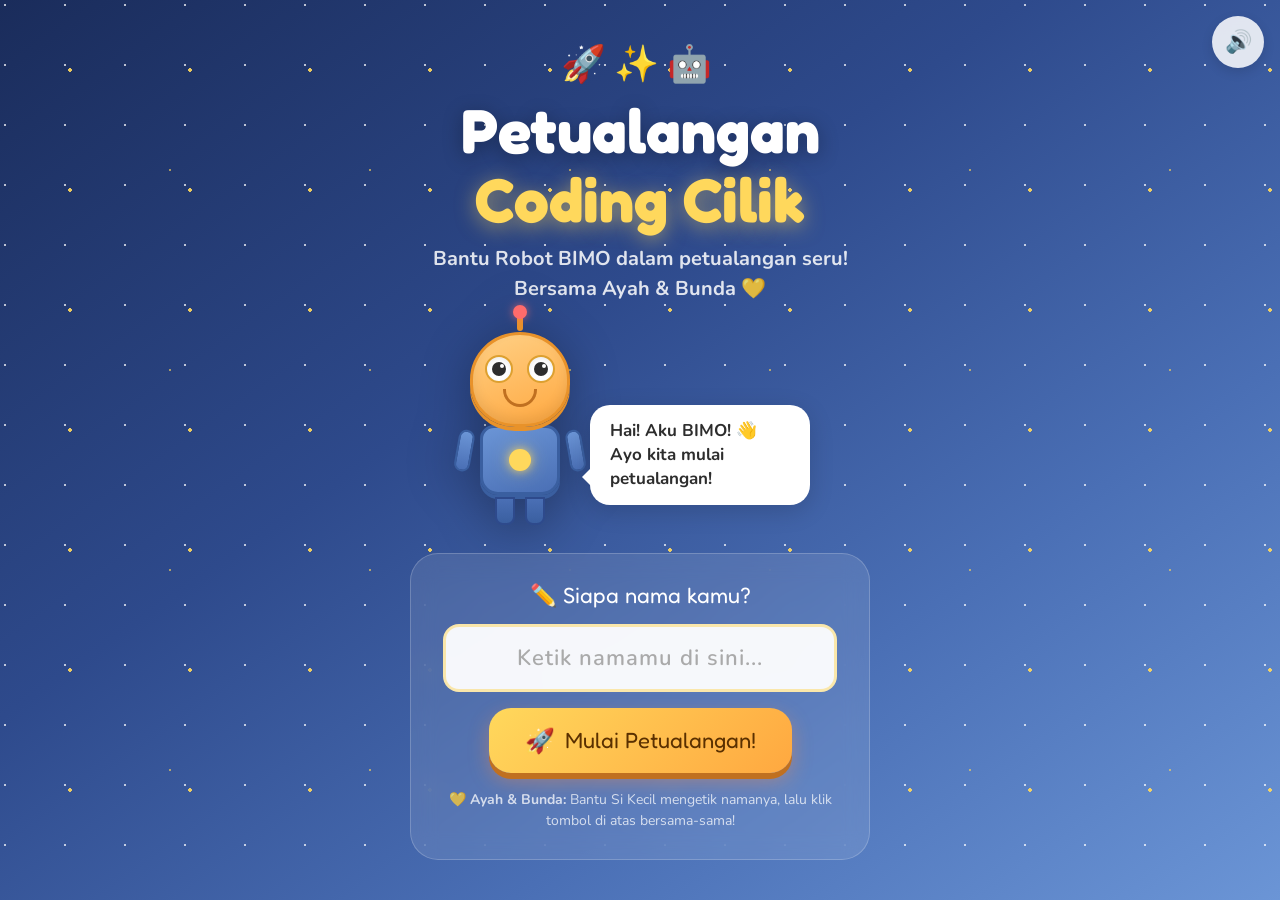
==== petualangan-coding-cilik/index.html @ 3cd4530f "feat: Petualangan Coding Cilik interactive web app with fill-in code blocks, sandwich minigame, audi" ====
<!DOCTYPE html>
<html lang="id">
<head>
  <meta charset="UTF-8" />
  <meta name="viewport" content="width=device-width, initial-scale=1.0" />
  <title>Petualangan Coding Cilik 🚀 | Belajar Coding Bersama BIMO</title>
  <meta name="description" content="Petualangan Coding Cilik — belajar coding bersama Robot BIMO! Untuk anak usia 5-7 tahun. Menjelajahi perintah, kotak ajaib, tombol hewan, mesin senam, dan kereta pelangi!" />
  <link rel="preconnect" href="https://fonts.googleapis.com" />
  <link rel="preconnect" href="https://fonts.gstatic.com" crossorigin />
  <link href="https://fonts.googleapis.com/css2?family=Nunito:ital,wght@0,400;0,600;0,700;0,800;0,900;1,700&family=Fredoka+One&display=swap" rel="stylesheet" />
  <link rel="stylesheet" href="style.css" />
</head>
<body>
  <!-- MUTE BUTTON (always visible) -->
  <button id="btn-mute" class="mute-btn" aria-label="Toggle sound" title="Suara">🔊</button>

  <!-- SCREEN: WELCOME -->
  <div id="screen-welcome" class="screen active">
    <div class="welcome-world">
      <div class="stars-bg" aria-hidden="true"></div>
      <div class="welcome-content">
        <div class="welcome-title-block">
          <div class="title-emoji-row" aria-hidden="true">🚀✨🤖</div>
          <h1 class="welcome-title">Petualangan<br><span class="title-highlight">Coding Cilik</span></h1>
          <p class="welcome-subtitle">Bantu Robot BIMO dalam petualangan seru!<br>Bersama Ayah &amp; Bunda 💛</p>
        </div>
        <div class="bimo-welcome" aria-label="Robot BIMO menyapa kamu!">
          <div class="bimo-body bimo-bounce">
            <div class="bimo-head">
              <div class="bimo-antenna"></div>
              <div class="bimo-eyes">
                <div class="bimo-eye left-eye"><div class="bimo-pupil"></div></div>
                <div class="bimo-eye right-eye"><div class="bimo-pupil"></div></div>
              </div>
              <div class="bimo-mouth happy"></div>
            </div>
            <div class="bimo-torso">
              <div class="bimo-chest-light"></div>
            </div>
            <div class="bimo-arms">
              <div class="bimo-arm left-arm"></div>
              <div class="bimo-arm right-arm wave"></div>
            </div>
            <div class="bimo-legs">
              <div class="bimo-leg"></div>
              <div class="bimo-leg"></div>
            </div>
          </div>
          <div class="speech-bubble welcome-bubble">
            <p>Hai! Aku BIMO! 👋<br>Ayo kita mulai petualangan!</p>
          </div>
        </div>
        <div class="name-entry" id="name-entry-block">
          <p class="name-prompt">✏️ Siapa nama kamu?</p>
          <div class="name-input-row">
            <input type="text" id="child-name-input" placeholder="Ketik namamu di sini..." maxlength="20" autocomplete="off" aria-label="Nama anak" />
          </div>
          <button id="btn-start" class="cta-primary pulse-btn" onclick="startAdventure()">
            <span class="btn-icon">🚀</span> Mulai Petualangan!
          </button>
          <p class="parent-note">💛 <strong>Ayah &amp; Bunda:</strong> Bantu Si Kecil mengetik namanya, lalu klik tombol di atas bersama-sama!</p>
        </div>
      </div>
    </div>
  </div>

  <!-- SCREEN: ADVENTURE MAP -->
  <div id="screen-map" class="screen">
    <div class="map-world">
      <div class="map-header">
        <div class="map-greeting">
          <span id="map-child-name" class="map-name"></span>
          <span class="map-stars-display">⭐ <span id="map-total-stars">0</span> bintang</span>
        </div>
        <h2 class="map-title">🗺️ Peta Petualangan</h2>
      </div>
      <div class="adventure-path">
        <div class="path-container">
          <div id="adventure-nodes" class="nodes-row"></div>
        </div>
      </div>
      <div class="map-selected-info" id="map-selected-info">
        <p class="select-prompt">👆 Pilih petualangan untuk dimulai!</p>
      </div>
    </div>
  </div>

  <!-- SCREEN: CHAPTER (dynamic content injected by JS) -->
  <div id="screen-chapter" class="screen">
    <div class="chapter-header">
      <button id="btn-back-map" class="back-btn" onclick="goToMap()" aria-label="Kembali ke peta">
        🗺️ Peta
      </button>
      <div class="chapter-progress-bar" role="progressbar" aria-label="Progress bab">
        <div id="chapter-progress-fill" class="progress-fill"></div>
      </div>
      <div class="chapter-stars-display">
        <span id="chapter-stars">⭐ 0</span>
      </div>
    </div>
    <div id="chapter-content" class="chapter-content">
      <!-- Dynamic chapter scenes injected here -->
    </div>
    <div class="parent-tip-toggle">
      <button id="btn-parent-tip" class="parent-tip-btn" onclick="toggleParentTip()">
        💛 Panduan Orang Tua
      </button>
      <div id="parent-tip-panel" class="parent-tip-panel hidden">
        <div id="parent-tip-content"></div>
      </div>
    </div>
  </div>

  <!-- SCREEN: CERTIFICATE -->
  <div id="screen-certificate" class="screen">
    <div class="certificate-world">
      <div class="confetti-container" id="confetti-container" aria-hidden="true"></div>
      <div class="certificate-card">
        <div class="cert-header">
          <div class="cert-stars-row" aria-label="Lima bintang">⭐⭐⭐⭐⭐</div>
          <h2 class="cert-title">🏆 Petualang Coding Cilik</h2>
        </div>
        <div class="cert-body">
          <p class="cert-label">Diberikan kepada:</p>
          <div class="cert-name" id="cert-child-name">---</div>
          <p class="cert-desc">Telah berhasil membantu Robot BIMO<br>menyelesaikan Petualangan Coding Pertamanya! 🚀</p>
          <div class="cert-badges">
            <div class="cert-badge">🤖 Perintah</div>
            <div class="cert-badge">📦 Kotak Ajaib</div>
            <div class="cert-badge">🐯 Tombol Ajaib</div>
            <div class="cert-badge">🦘 Mesin Ulangi</div>
            <div class="cert-badge">🚂 Kereta Pelangi</div>
          </div>
          <div class="cert-total-stars" id="cert-total-stars">⭐ 0 Bintang Dikumpulkan</div>
        </div>
        <div class="cert-footer">
          <button class="cta-primary" onclick="restartAdventure()">🔄 Mulai Lagi</button>
          <button class="cta-secondary" onclick="printCertificate()">🖨️ Cetak / Simpan</button>
          <button class="cta-secondary" onclick="goToMap()">🗺️ Lihat Peta</button>
        </div>
      </div>
    </div>
  </div>

  <!-- BIMO FLOATING HELPER (appears in chapter screens) -->
  <div id="bimo-helper" class="bimo-helper hidden" aria-live="polite">
    <div class="helper-bimo">
      <div class="bimo-head-sm">
        <div class="bimo-eyes-sm">
          <div class="bimo-eye-sm"></div>
          <div class="bimo-eye-sm"></div>
        </div>
        <div class="bimo-mouth-sm"></div>
        <div class="bimo-antenna-sm"></div>
      </div>
      <div class="bimo-torso-sm"></div>
    </div>
    <div class="helper-bubble" id="bimo-helper-text">...</div>
  </div>

  <!-- STAR BURST EFFECT -->
  <div id="star-burst" class="star-burst hidden" aria-hidden="true"></div>

  <!-- BUG MONSTER ERROR -->
  <div id="bug-monster" class="bug-monster hidden" role="alert">
    <div class="bug-monster-inner">
      <div class="bug-emoji">👾</div>
      <p class="bug-msg" id="bug-msg">Ada Bug Monster yang sembunyi!</p>
      <button class="bug-dismiss" onclick="dismissBug()">Cari Bug Monster! 🔍</button>
    </div>
  </div>

  <script src="app.js"></script>
</body>
</html>
---- petualangan-coding-cilik/style.css ----
/* ============================================================
   PETUALANGAN CODING CILIK — DESIGN SYSTEM
   Modern Children's Picture Book + Playful Educational Game
   ============================================================ */

/* === FONTS & RESET === */
*, *::before, *::after { box-sizing: border-box; margin: 0; padding: 0; }

:root {
  /* World Colors */
  --sun-yellow:    #FFD85C;
  --sky-blue:      #5BB8F5;
  --grass-green:   #5CC86A;
  --toy-orange:    #FF8C42;
  --soft-purple:   #A882F0;
  --cream:         #FFF8EC;
  --night-blue:    #1A2C5B;
  --warm-red:      #FF6B6B;
  --mint:          #6FE0C8;
  --rose:          #FF9BAE;

  /* Chapter Themes */
  --ch1-bg:  #FFF3E0;  /* warm kitchen */
  --ch1-acc: #FF8C42;
  --ch2-bg:  #E8F4FD;  /* toy room sky blue */
  --ch2-acc: #5BB8F5;
  --ch3-bg:  #E8F9EF;  /* animal forest */
  --ch3-acc: #5CC86A;
  --ch4-bg:  #EEF2FF;  /* jumping valley */
  --ch4-acc: #A882F0;
  --ch5-bg:  #FFF0F5;  /* rainbow train */
  --ch5-acc: #FF9BAE;
  --ch6-bg:  #1A2C5B;  /* star castle */
  --ch6-acc: #FFD85C;

  /* Neutrals */
  --surface:       #FFFFFF;
  --surface-tint:  #FFF8EC;
  --text-dark:     #2D2D2D;
  --text-med:      #555;
  --text-light:    #888;

  /* Typography */
  --font-display:  'Fredoka One', cursive;
  --font-body:     'Nunito', sans-serif;

  /* Spacing */
  --r-btn:   22px;
  --r-card:  24px;
  --r-sm:    14px;

  /* Transitions */
  --ease-bounce: cubic-bezier(0.34, 1.56, 0.64, 1);
  --ease-smooth: cubic-bezier(0.4, 0, 0.2, 1);
}

html, body {
  height: 100%;
  font-family: var(--font-body);
  background: var(--cream);
  color: var(--text-dark);
  overflow-x: hidden;
}

/* === SCREENS === */
.screen {
  display: none;
  min-height: 100vh;
  width: 100%;
}
.screen.active { display: flex; flex-direction: column; }

/* === MUTE BUTTON === */
.mute-btn {
  position: fixed;
  top: 16px;
  right: 16px;
  z-index: 9999;
  background: rgba(255,255,255,0.85);
  border: none;
  border-radius: 50%;
  width: 52px;
  height: 52px;
  font-size: 22px;
  cursor: pointer;
  box-shadow: 0 4px 12px rgba(0,0,0,0.12);
  transition: transform 0.2s var(--ease-bounce), box-shadow 0.2s;
  backdrop-filter: blur(8px);
}
.mute-btn:hover { transform: scale(1.12); box-shadow: 0 6px 18px rgba(0,0,0,0.16); }
.mute-btn:active { transform: scale(0.94); }

/* ============================================================
   WELCOME SCREEN
   ============================================================ */
.welcome-world {
  flex: 1;
  display: flex;
  align-items: center;
  justify-content: center;
  background: linear-gradient(145deg, #1A2C5B 0%, #2E4A8C 40%, #4A6FB5 70%, #6B95D6 100%);
  position: relative;
  overflow: hidden;
  padding: 32px 24px;
}

.stars-bg {
  position: absolute; inset: 0;
  background-image:
    radial-gradient(circle, rgba(255,216,92,0.9) 2px, transparent 2px),
    radial-gradient(circle, rgba(255,255,255,0.7) 1px, transparent 1px),
    radial-gradient(circle, rgba(255,216,92,0.6) 1.5px, transparent 1.5px);
  background-size: 120px 120px, 60px 60px, 200px 200px;
  background-position: 10px 10px, 35px 35px, 70px 70px;
  animation: twinkle 4s ease-in-out infinite alternate;
}
@keyframes twinkle {
  from { opacity: 0.6; }
  to   { opacity: 1; }
}

.welcome-content {
  display: flex;
  flex-direction: column;
  align-items: center;
  gap: 28px;
  max-width: 680px;
  width: 100%;
  position: relative;
  z-index: 1;
}

.welcome-title-block { text-align: center; }

.title-emoji-row {
  font-size: 36px;
  letter-spacing: 8px;
  margin-bottom: 8px;
  animation: float 3s ease-in-out infinite;
}
@keyframes float {
  0%, 100% { transform: translateY(0); }
  50%       { transform: translateY(-8px); }
}

.welcome-title {
  font-family: var(--font-display);
  font-size: clamp(38px, 6vw, 62px);
  color: #FFFFFF;
  line-height: 1.1;
  text-shadow: 0 4px 20px rgba(0,0,0,0.3);
}
.title-highlight {
  color: var(--sun-yellow);
  text-shadow: 0 4px 20px rgba(255,216,92,0.5);
}

.welcome-subtitle {
  margin-top: 10px;
  font-size: clamp(16px, 2.5vw, 20px);
  color: rgba(255,255,255,0.85);
  font-weight: 700;
  line-height: 1.5;
}

/* BIMO on Welcome */
.bimo-welcome {
  display: flex;
  align-items: flex-end;
  gap: 20px;
  position: relative;
}

/* === BIMO CHARACTER (CSS illustration) === */
.bimo-body {
  display: flex;
  flex-direction: column;
  align-items: center;
  gap: 0;
  filter: drop-shadow(0 8px 24px rgba(0,0,0,0.3));
}

.bimo-head {
  width: 100px;
  height: 95px;
  background: linear-gradient(160deg, #FFD085 0%, #FFA840 100%);
  border-radius: 50% 50% 45% 45%;
  position: relative;
  display: flex;
  flex-direction: column;
  align-items: center;
  justify-content: center;
  border: 3px solid #E8922A;
  box-shadow: inset 0 -6px 12px rgba(0,0,0,0.08), 0 4px 0 #E8922A;
}

.bimo-antenna {
  position: absolute;
  top: -22px;
  left: 50%;
  transform: translateX(-50%);
  width: 6px;
  height: 18px;
  background: #E8922A;
  border-radius: 3px;
}
.bimo-antenna::after {
  content: '';
  position: absolute;
  top: -8px;
  left: 50%;
  transform: translateX(-50%);
  width: 14px;
  height: 14px;
  background: var(--warm-red);
  border-radius: 50%;
  box-shadow: 0 0 8px rgba(255,107,107,0.7);
  animation: pulse-antenna 1.5s ease-in-out infinite;
}
@keyframes pulse-antenna {
  0%, 100% { box-shadow: 0 0 6px rgba(255,107,107,0.5); }
  50%       { box-shadow: 0 0 14px rgba(255,107,107,0.9), 0 0 24px rgba(255,107,107,0.4); }
}

.bimo-eyes {
  display: flex;
  gap: 14px;
  margin-top: 4px;
}

.bimo-eye {
  width: 28px;
  height: 28px;
  background: #FFFFFF;
  border-radius: 50%;
  display: flex;
  align-items: center;
  justify-content: center;
  border: 2px solid #DDA030;
  box-shadow: inset 0 2px 4px rgba(0,0,0,0.08);
}

.bimo-pupil {
  width: 14px;
  height: 14px;
  background: #2D2D2D;
  border-radius: 50%;
  position: relative;
  animation: blink 4s ease-in-out infinite;
}
.bimo-pupil::after {
  content: '';
  position: absolute;
  top: 2px;
  right: 2px;
  width: 4px;
  height: 4px;
  background: white;
  border-radius: 50%;
}
@keyframes blink {
  0%, 90%, 100% { transform: scaleY(1); }
  95%            { transform: scaleY(0.1); }
}

.bimo-mouth {
  width: 34px;
  height: 18px;
  margin-top: 6px;
  border-radius: 0 0 20px 20px;
  background: transparent;
  border: 3px solid #E8922A;
  border-top: none;
}
.bimo-mouth.happy { border-color: #C07020; }
.bimo-mouth.surprised {
  width: 20px;
  height: 20px;
  border-radius: 50%;
  border: 3px solid #C07020;
}
.bimo-mouth.thinking {
  width: 24px;
  height: 8px;
  border-radius: 4px;
  background: #C07020;
  border: none;
  margin-top: 8px;
}

.bimo-torso {
  width: 80px;
  height: 70px;
  background: linear-gradient(160deg, #6B95D6 0%, #4A6FB5 100%);
  border-radius: 14px 14px 18px 18px;
  display: flex;
  align-items: center;
  justify-content: center;
  border: 3px solid #3A5FA0;
  box-shadow: 0 4px 0 #3A5FA0;
  margin-top: -2px;
}

.bimo-chest-light {
  width: 22px;
  height: 22px;
  background: var(--sun-yellow);
  border-radius: 50%;
  box-shadow: 0 0 10px rgba(255,216,92,0.8), 0 0 20px rgba(255,216,92,0.4);
  animation: chest-pulse 2s ease-in-out infinite;
}
@keyframes chest-pulse {
  0%, 100% { opacity: 1; transform: scale(1); }
  50%       { opacity: 0.7; transform: scale(0.9); }
}

.bimo-arms {
  position: absolute;
  top: 98px;
  left: 50%;
  transform: translateX(-50%);
  width: 120px;
  display: flex;
  justify-content: space-between;
  pointer-events: none;
}

.bimo-arm {
  width: 16px;
  height: 42px;
  background: linear-gradient(180deg, #6B95D6, #4A6FB5);
  border-radius: 8px;
  border: 2px solid #3A5FA0;
  transform-origin: top center;
}
.bimo-arm.left-arm { transform: rotate(10deg); }
.bimo-arm.right-arm { transform: rotate(-10deg); }
.bimo-arm.wave { animation: wave-arm 0.8s ease-in-out infinite alternate; }
@keyframes wave-arm {
  from { transform: rotate(-30deg); }
  to   { transform: rotate(10deg); }
}

.bimo-legs {
  display: flex;
  gap: 10px;
  margin-top: 2px;
}

.bimo-leg {
  width: 20px;
  height: 28px;
  background: linear-gradient(180deg, #4A6FB5, #3A5FA0);
  border-radius: 0 0 8px 8px;
  border: 2px solid #2E4A8C;
}

.bimo-bounce {
  animation: bimo-float 2.5s ease-in-out infinite;
}
@keyframes bimo-float {
  0%, 100% { transform: translateY(0); }
  50%       { transform: translateY(-10px); }
}

/* SPEECH BUBBLES */
.speech-bubble {
  position: relative;
  background: white;
  border-radius: 20px;
  padding: 14px 20px;
  max-width: 220px;
  box-shadow: 0 6px 24px rgba(0,0,0,0.15);
  animation: bubble-appear 0.4s var(--ease-bounce);
}
.speech-bubble::before {
  content: '';
  position: absolute;
  bottom: 20px;
  left: -16px;
  border: 8px solid transparent;
  border-right-color: white;
}
.speech-bubble p {
  font-size: 17px;
  font-weight: 700;
  color: var(--text-dark);
  line-height: 1.4;
}
@keyframes bubble-appear {
  from { opacity: 0; transform: scale(0.7) translateY(10px); }
  to   { opacity: 1; transform: scale(1) translateY(0); }
}

.welcome-bubble { margin-bottom: 20px; }

/* NAME ENTRY */
.name-entry {
  display: flex;
  flex-direction: column;
  align-items: center;
  gap: 16px;
  width: 100%;
  max-width: 460px;
  background: rgba(255,255,255,0.1);
  border-radius: 28px;
  padding: 28px 32px;
  backdrop-filter: blur(12px);
  border: 1.5px solid rgba(255,255,255,0.2);
}

.name-prompt {
  font-family: var(--font-display);
  font-size: 22px;
  color: white;
  text-align: center;
}

.name-input-row { width: 100%; }

#child-name-input {
  width: 100%;
  padding: 16px 24px;
  border: 3px solid rgba(255,216,92,0.5);
  border-radius: 16px;
  font-family: var(--font-body);
  font-size: 22px;
  font-weight: 800;
  background: rgba(255,255,255,0.95);
  color: var(--text-dark);
  outline: none;
  transition: border-color 0.2s, box-shadow 0.2s;
  text-align: center;
  letter-spacing: 1px;
}
#child-name-input:focus {
  border-color: var(--sun-yellow);
  box-shadow: 0 0 0 4px rgba(255,216,92,0.35);
}
#child-name-input::placeholder { color: #aaa; font-weight: 600; }

/* CTA BUTTONS */
.cta-primary {
  display: flex;
  align-items: center;
  justify-content: center;
  gap: 10px;
  padding: 18px 36px;
  background: linear-gradient(135deg, var(--sun-yellow) 0%, #FFA840 100%);
  color: #5A3000;
  border: none;
  border-radius: var(--r-btn);
  font-family: var(--font-display);
  font-size: 22px;
  cursor: pointer;
  transition: transform 0.2s var(--ease-bounce), box-shadow 0.2s;
  box-shadow: 0 6px 0 #C07020, 0 8px 20px rgba(255,140,66,0.4);
  min-height: 64px;
  text-decoration: none;
  white-space: nowrap;
}
.cta-primary:hover {
  transform: translateY(-3px);
  box-shadow: 0 9px 0 #C07020, 0 12px 28px rgba(255,140,66,0.5);
}
.cta-primary:active {
  transform: translateY(3px);
  box-shadow: 0 3px 0 #C07020, 0 4px 12px rgba(255,140,66,0.3);
}

.cta-secondary {
  display: flex;
  align-items: center;
  justify-content: center;
  gap: 8px;
  padding: 14px 28px;
  background: rgba(255,255,255,0.15);
  color: var(--text-dark);
  border: 2.5px solid rgba(0,0,0,0.12);
  border-radius: var(--r-btn);
  font-family: var(--font-body);
  font-size: 18px;
  font-weight: 700;
  cursor: pointer;
  transition: transform 0.2s, background 0.2s;
  min-height: 56px;
}
.cta-secondary:hover { background: rgba(0,0,0,0.06); transform: translateY(-2px); }

.pulse-btn { animation: pulse-grow 2s ease-in-out infinite; }
@keyframes pulse-grow {
  0%, 100% { box-shadow: 0 6px 0 #C07020, 0 8px 20px rgba(255,140,66,0.4); }
  50% { box-shadow: 0 6px 0 #C07020, 0 8px 36px rgba(255,140,66,0.7); transform: translateY(-2px); }
}

.btn-icon { font-size: 24px; }

.parent-note {
  font-size: 14px;
  color: rgba(255,255,255,0.75);
  text-align: center;
  line-height: 1.5;
}

/* ============================================================
   ADVENTURE MAP SCREEN
   ============================================================ */
.map-world {
  flex: 1;
  display: flex;
  flex-direction: column;
  background: linear-gradient(180deg, #87CEEB 0%, #C8E8FF 40%, #A8D5A2 70%, #7EC87A 100%);
  padding: 24px 20px;
  gap: 24px;
  min-height: 100vh;
}

.map-header {
  text-align: center;
}

.map-greeting {
  display: flex;
  align-items: center;
  justify-content: center;
  gap: 16px;
  flex-wrap: wrap;
  margin-bottom: 6px;
}

.map-name {
  font-family: var(--font-display);
  font-size: 26px;
  color: var(--night-blue);
  background: rgba(255,255,255,0.7);
  padding: 6px 18px;
  border-radius: 20px;
  backdrop-filter: blur(6px);
}

.map-stars-display {
  font-size: 20px;
  font-weight: 800;
  color: #5A3000;
  background: var(--sun-yellow);
  padding: 6px 16px;
  border-radius: 20px;
  box-shadow: 0 3px 0 #C07020;
}

.map-title {
  font-family: var(--font-display);
  font-size: clamp(28px, 4vw, 42px);
  color: var(--night-blue);
  text-shadow: 0 2px 0 rgba(255,255,255,0.6);
}

/* PATH + NODES */
.adventure-path {
  flex: 1;
  display: flex;
  align-items: center;
  justify-content: center;
  padding: 0 16px;
}

.path-container {
  width: 100%;
  max-width: 900px;
  position: relative;
}

.nodes-row {
  display: flex;
  align-items: center;
  justify-content: space-around;
  flex-wrap: wrap;
  gap: 16px;
  position: relative;
}

/* Node styles injected via JS classes */
.chapter-node {
  display: flex;
  flex-direction: column;
  align-items: center;
  gap: 10px;
  cursor: pointer;
  transition: transform 0.25s var(--ease-bounce);
}
.chapter-node:hover:not(.node-locked) { transform: scale(1.1) translateY(-4px); }
.chapter-node:active:not(.node-locked) { transform: scale(0.96); }

.node-bubble {
  width: 88px;
  height: 88px;
  border-radius: 50%;
  display: flex;
  align-items: center;
  justify-content: center;
  font-size: 36px;
  border: 4px solid rgba(255,255,255,0.7);
  box-shadow: 0 6px 20px rgba(0,0,0,0.15), 0 3px 0 rgba(0,0,0,0.1);
  transition: box-shadow 0.2s;
  position: relative;
}
.node-bubble:hover { box-shadow: 0 10px 28px rgba(0,0,0,0.2); }

.node-locked .node-bubble {
  filter: grayscale(0.7) brightness(0.85);
  cursor: not-allowed;
}
.node-locked .node-bubble::after {
  content: '🔒';
  position: absolute;
  bottom: -6px;
  right: -6px;
  font-size: 20px;
  background: white;
  border-radius: 50%;
  padding: 2px;
}

.node-completed .node-bubble::after {
  content: '✅';
  position: absolute;
  top: -4px;
  right: -6px;
  font-size: 20px;
  background: white;
  border-radius: 50%;
  padding: 2px;
}

.node-available .node-bubble {
  animation: node-pulse 2s ease-in-out infinite;
}
@keyframes node-pulse {
  0%, 100% { box-shadow: 0 6px 20px rgba(0,0,0,0.15), 0 3px 0 rgba(0,0,0,0.1); }
  50%       { box-shadow: 0 6px 30px rgba(255,216,92,0.6), 0 3px 0 rgba(0,0,0,0.1); }
}

.node-label {
  font-family: var(--font-display);
  font-size: 14px;
  color: var(--night-blue);
  text-align: center;
  background: rgba(255,255,255,0.75);
  padding: 4px 10px;
  border-radius: 12px;
  max-width: 90px;
  line-height: 1.2;
  backdrop-filter: blur(4px);
}

.node-stars {
  font-size: 13px;
  color: #5A3000;
  font-weight: 700;
}

.map-connector {
  flex: 1;
  height: 6px;
  background: rgba(255,255,255,0.5);
  border-radius: 3px;
  min-width: 20px;
  max-width: 60px;
}
.map-connector.done { background: var(--sun-yellow); }

/* MAP SELECTED INFO */
.map-selected-info {
  text-align: center;
  padding: 16px;
}
.select-prompt {
  font-size: 20px;
  font-weight: 700;
  color: var(--night-blue);
  background: rgba(255,255,255,0.7);
  padding: 12px 24px;
  border-radius: 16px;
  display: inline-block;
  backdrop-filter: blur(6px);
}

.map-node-cta {
  display: flex;
  flex-direction: column;
  align-items: center;
  gap: 8px;
}
.map-node-title {
  font-family: var(--font-display);
  font-size: 22px;
  color: var(--night-blue);
}
.map-node-desc {
  font-size: 15px;
  color: var(--text-med);
  max-width: 300px;
  text-align: center;
}

/* ============================================================
   CHAPTER SCREEN
   ============================================================ */
.chapter-header {
  display: flex;
  align-items: center;
  gap: 12px;
  padding: 12px 20px;
  background: rgba(255,255,255,0.85);
  backdrop-filter: blur(10px);
  border-bottom: 2px solid rgba(0,0,0,0.06);
  position: sticky;
  top: 0;
  z-index: 100;
}

.back-btn {
  padding: 10px 18px;
  background: white;
  border: 2.5px solid rgba(0,0,0,0.1);
  border-radius: 14px;
  font-family: var(--font-body);
  font-size: 16px;
  font-weight: 700;
  cursor: pointer;
  transition: transform 0.15s, box-shadow 0.15s;
  white-space: nowrap;
  min-height: 44px;
}
.back-btn:hover { transform: translateY(-2px); box-shadow: 0 4px 12px rgba(0,0,0,0.1); }

.chapter-progress-bar {
  flex: 1;
  height: 14px;
  background: rgba(0,0,0,0.08);
  border-radius: 7px;
  overflow: hidden;
}
.progress-fill {
  height: 100%;
  background: linear-gradient(90deg, var(--grass-green), var(--sun-yellow));
  border-radius: 7px;
  transition: width 0.6s var(--ease-smooth);
}

.chapter-stars-display {
  font-size: 18px;
  font-weight: 800;
  color: #5A3000;
  background: var(--sun-yellow);
  padding: 6px 14px;
  border-radius: 14px;
  box-shadow: 0 3px 0 #C07020;
  white-space: nowrap;
}

.chapter-content {
  flex: 1;
  overflow-y: auto;
  display: flex;
  flex-direction: column;
}

/* Parent Tip Toggle */
.parent-tip-toggle {
  padding: 12px 20px;
  background: rgba(255,255,255,0.85);
  border-top: 2px solid rgba(0,0,0,0.06);
  backdrop-filter: blur(10px);
}

.parent-tip-btn {
  background: #FFF9E6;
  border: 2.5px solid var(--sun-yellow);
  border-radius: 14px;
  padding: 10px 20px;
  font-family: var(--font-body);
  font-size: 16px;
  font-weight: 700;
  cursor: pointer;
  color: #7A5A00;
  transition: transform 0.15s, box-shadow 0.15s;
  min-height: 44px;
}
.parent-tip-btn:hover { transform: translateY(-2px); box-shadow: 0 4px 12px rgba(255,216,92,0.4); }

.parent-tip-panel {
  margin-top: 12px;
  padding: 20px;
  background: #FFFBEF;
  border: 2px solid var(--sun-yellow);
  border-radius: 18px;
  font-size: 15px;
  line-height: 1.7;
  color: var(--text-dark);
}
.parent-tip-panel.hidden { display: none; }
.parent-tip-panel h4 { font-family: var(--font-display); font-size: 18px; margin-bottom: 8px; color: #7A5A00; }
.parent-tip-panel li { margin: 4px 0 4px 16px; }

/* ============================================================
   SCENE COMPONENTS
   ============================================================ */

/* Scene wrapper */
.scene {
  flex: 1;
  display: none;
  flex-direction: column;
  align-items: center;
  justify-content: flex-start;
  padding: 32px 24px;
  gap: 24px;
  min-height: 100%;
}
.scene.active { display: flex; }

/* Story panel */
.story-panel {
  display: flex;
  align-items: flex-start;
  gap: 20px;
  background: white;
  border-radius: var(--r-card);
  padding: 24px;
  max-width: 720px;
  width: 100%;
  box-shadow: 0 6px 24px rgba(0,0,0,0.08);
  border: 2px solid rgba(0,0,0,0.05);
}

.story-bimo { flex-shrink: 0; }

.story-text h3 {
  font-family: var(--font-display);
  font-size: 26px;
  margin-bottom: 10px;
  color: var(--text-dark);
}
.story-text p {
  font-size: 19px;
  line-height: 1.65;
  color: var(--text-med);
  font-weight: 600;
}

/* Scene title */
.scene-title {
  font-family: var(--font-display);
  font-size: clamp(28px, 4.5vw, 46px);
  text-align: center;
  color: var(--text-dark);
  line-height: 1.15;
}

/* Scene subtitle */
.scene-subtitle {
  font-size: clamp(17px, 2.5vw, 21px);
  text-align: center;
  color: var(--text-med);
  font-weight: 700;
  max-width: 560px;
  line-height: 1.5;
}

/* BIMO small for story panels */
.bimo-sm {
  width: 70px;
  height: 90px;
  position: relative;
  flex-shrink: 0;
}
.bimo-head-sm {
  width: 52px;
  height: 50px;
  background: linear-gradient(160deg, #FFD085, #FFA840);
  border-radius: 50% 50% 45% 45%;
  border: 2.5px solid #E8922A;
  position: relative;
  display: flex;
  flex-direction: column;
  align-items: center;
  justify-content: center;
  margin: 0 auto;
}
.bimo-eyes-sm { display: flex; gap: 8px; }
.bimo-eye-sm {
  width: 14px; height: 14px;
  background: white; border-radius: 50%;
  border: 1.5px solid #DDA030;
  position: relative;
}
.bimo-eye-sm::after {
  content: '';
  position: absolute;
  top: 2px; left: 2px;
  width: 7px; height: 7px;
  background: #2D2D2D;
  border-radius: 50%;
}
.bimo-mouth-sm {
  width: 18px; height: 10px;
  border-radius: 0 0 10px 10px;
  border: 2px solid #C07020;
  border-top: none;
  margin-top: 4px;
}
.bimo-antenna-sm {
  position: absolute;
  top: -10px; left: 50%;
  transform: translateX(-50%);
  width: 4px; height: 10px;
  background: #E8922A; border-radius: 2px;
}
.bimo-antenna-sm::after {
  content: '';
  position: absolute;
  top: -6px; left: 50%;
  transform: translateX(-50%);
  width: 8px; height: 8px;
  background: var(--warm-red);
  border-radius: 50%;
}
.bimo-torso-sm {
  width: 40px; height: 38px;
  background: linear-gradient(160deg, #6B95D6, #4A6FB5);
  border-radius: 8px 8px 10px 10px;
  border: 2px solid #3A5FA0;
  margin: 0 auto;
  margin-top: -1px;
}

/* ============================================================
   CHAPTER 1 — ROBOT KOKI
   ============================================================ */
.ch1-scene {
  background: linear-gradient(180deg, #FFF3E0 0%, #FFE0B2 100%);
}

/* Choice buttons */
.choice-grid {
  display: flex;
  flex-wrap: wrap;
  gap: 16px;
  justify-content: center;
  max-width: 680px;
  width: 100%;
}

.choice-btn {
  padding: 18px 28px;
  background: white;
  border: 3px solid rgba(0,0,0,0.08);
  border-radius: 20px;
  font-family: var(--font-display);
  font-size: 20px;
  cursor: pointer;
  transition: transform 0.2s var(--ease-bounce), box-shadow 0.2s, background 0.15s, border-color 0.15s;
  box-shadow: 0 4px 16px rgba(0,0,0,0.08);
  min-height: 64px;
  display: flex;
  align-items: center;
  gap: 10px;
}
.choice-btn:hover {
  transform: translateY(-4px) scale(1.03);
  box-shadow: 0 10px 28px rgba(0,0,0,0.14);
}
.choice-btn:active { transform: scale(0.96); }
.choice-btn.selected {
  background: var(--sun-yellow);
  border-color: #FFA840;
  transform: translateY(-2px);
  box-shadow: 0 6px 0 #C07020, 0 8px 20px rgba(255,140,66,0.3);
}

/* Code reveal block */
.code-reveal-block {
  max-width: 560px;
  width: 100%;
  background: #1E293B;
  border-radius: 20px;
  padding: 28px;
  box-shadow: 0 12px 40px rgba(0,0,0,0.25);
  border: 3px solid #334155;
  overflow: hidden;
}

.code-header {
  display: flex;
  align-items: center;
  gap: 8px;
  margin-bottom: 16px;
}
.code-dot { width: 12px; height: 12px; border-radius: 50%; }
.code-dot.red   { background: #FF5F57; }
.code-dot.yellow{ background: #FFBD2E; }
.code-dot.green { background: #28CA41; }
.code-label {
  margin-left: auto;
  font-size: 12px;
  color: #64748B;
  font-weight: 700;
  letter-spacing: 1px;
  text-transform: uppercase;
}

.code-line {
  font-family: 'Courier New', monospace;
  font-size: 20px;
  line-height: 1.7;
  border-radius: 8px;
  padding: 4px 8px;
  transition: background 0.3s;
  white-space: pre;
}
.code-kw   { color: #F472B6; } /* keyword */
.code-fn   { color: #60A5FA; } /* function name */
.code-punc { color: #94A3B8; } /* parens / punctuation */
.code-str  { color: #4ADE80; } /* string */
.code-num  { color: #FB923C; } /* number */
.code-var  { color: #E2E8F0; } /* variable name */
.code-op   { color: #94A3B8; } /* operators */
.code-cm   { color: #64748B; font-style: italic; } /* comment */

.code-highlight {
  background: rgba(96,165,250,0.2);
  border-radius: 6px;
}

/* Result speech bubble */
.result-display {
  display: flex;
  align-items: center;
  gap: 20px;
  max-width: 560px;
  width: 100%;
  background: white;
  border-radius: 24px;
  padding: 24px 28px;
  box-shadow: 0 6px 24px rgba(0,0,0,0.1);
  animation: result-pop 0.4s var(--ease-bounce);
}
@keyframes result-pop {
  from { opacity: 0; transform: scale(0.8) translateY(20px); }
  to   { opacity: 1; transform: scale(1) translateY(0); }
}

.result-text {
  font-family: var(--font-display);
  font-size: 26px;
  color: var(--text-dark);
}
.result-emoji { font-size: 36px; animation: spin-in 0.5s var(--ease-bounce); }
@keyframes spin-in {
  from { transform: rotate(-180deg) scale(0); }
  to   { transform: rotate(0) scale(1); }
}

/* Run button */
.run-btn {
  display: flex;
  align-items: center;
  gap: 10px;
  padding: 16px 32px;
  background: linear-gradient(135deg, #4ADE80, #22C55E);
  color: #032;
  border: none;
  border-radius: 18px;
  font-family: var(--font-display);
  font-size: 20px;
  cursor: pointer;
  box-shadow: 0 5px 0 #15803D, 0 6px 16px rgba(74,222,128,0.4);
  transition: transform 0.2s var(--ease-bounce), box-shadow 0.2s;
  min-height: 60px;
}
.run-btn:hover { transform: translateY(-3px); box-shadow: 0 8px 0 #15803D, 0 10px 24px rgba(74,222,128,0.5); }
.run-btn:active { transform: translateY(3px); box-shadow: 0 2px 0 #15803D; }

/* ============================================================
   CHAPTER 2 — KOTAK AJAIB (Variables)
   ============================================================ */
.ch2-scene { background: linear-gradient(180deg, #E8F4FD 0%, #D1EAF9 100%); }

.toy-box-visual {
  position: relative;
  width: 260px;
  height: 200px;
}

.box-lid {
  position: absolute;
  top: 0; left: 20px;
  width: 220px;
  height: 60px;
  background: linear-gradient(135deg, #5BB8F5, #2E86C1);
  border-radius: 16px 16px 4px 4px;
  border: 3px solid #2473A8;
  display: flex;
  align-items: center;
  justify-content: center;
  font-size: 13px;
  font-weight: 800;
  color: white;
  letter-spacing: 1px;
  z-index: 2;
  transition: transform 0.6s var(--ease-bounce);
}
.box-lid.open { transform: translateY(-50px) rotate(-10deg); }

.box-body {
  position: absolute;
  top: 48px; left: 0;
  width: 260px;
  height: 152px;
  background: linear-gradient(180deg, #6BC5F8, #3A9BD5);
  border-radius: 4px 4px 20px 20px;
  border: 3px solid #2473A8;
  display: flex;
  align-items: center;
  justify-content: center;
  overflow: hidden;
}

.box-item {
  font-size: 52px;
  animation: fall-in 0.7s var(--ease-bounce);
  filter: drop-shadow(0 4px 8px rgba(0,0,0,0.2));
}
@keyframes fall-in {
  from { opacity: 0; transform: translateY(-60px) scale(0.5); }
  to   { opacity: 1; transform: translateY(0) scale(1); }
}

.box-label {
  position: absolute;
  bottom: -16px;
  left: 50%;
  transform: translateX(-50%);
  background: var(--sun-yellow);
  padding: 6px 16px;
  border-radius: 12px;
  font-size: 14px;
  font-weight: 800;
  color: #5A3000;
  border: 2px solid #FFA840;
  white-space: nowrap;
  box-shadow: 0 3px 0 #C07020;
}

/* Animal pickers */
.animal-picker {
  display: flex;
  flex-wrap: wrap;
  gap: 12px;
  justify-content: center;
  max-width: 500px;
}

.animal-pick-btn {
  width: 88px;
  height: 88px;
  background: white;
  border: 3px solid rgba(0,0,0,0.08);
  border-radius: 20px;
  font-size: 40px;
  cursor: pointer;
  display: flex;
  flex-direction: column;
  align-items: center;
  justify-content: center;
  gap: 4px;
  transition: transform 0.2s var(--ease-bounce), box-shadow 0.2s, border-color 0.15s;
  box-shadow: 0 4px 12px rgba(0,0,0,0.08);
}
.animal-pick-btn:hover { transform: scale(1.12) translateY(-3px); box-shadow: 0 10px 24px rgba(0,0,0,0.15); }
.animal-pick-btn .animal-name { font-size: 11px; font-weight: 800; color: var(--text-med); }
.animal-pick-btn.selected {
  background: linear-gradient(135deg, #E8F4FD, #B8E0FA);
  border-color: var(--sky-blue);
  transform: scale(1.08) translateY(-2px);
  box-shadow: 0 6px 0 #2473A8, 0 8px 20px rgba(91,184,245,0.3);
}

/* ============================================================
   CHAPTER 3 — TOMBOL SUARA HEWAN (Functions)
   ============================================================ */
.ch3-scene { background: linear-gradient(180deg, #E8F9EF 0%, #C8F0D8 100%); }

.animal-button-grid {
  display: flex;
  flex-wrap: wrap;
  gap: 20px;
  justify-content: center;
  max-width: 600px;
}

.animal-sound-btn {
  display: flex;
  flex-direction: column;
  align-items: center;
  gap: 8px;
  padding: 20px 24px;
  background: white;
  border: 3px solid rgba(0,0,0,0.06);
  border-radius: 24px;
  font-size: 48px;
  cursor: pointer;
  min-width: 120px;
  min-height: 120px;
  transition: transform 0.2s var(--ease-bounce), box-shadow 0.2s;
  box-shadow: 0 6px 20px rgba(0,0,0,0.1), 0 4px 0 rgba(0,0,0,0.08);
  position: relative;
  overflow: hidden;
}
.animal-sound-btn:hover {
  transform: translateY(-5px) scale(1.04);
  box-shadow: 0 14px 30px rgba(0,0,0,0.15);
}
.animal-sound-btn:active { transform: scale(0.92); }
.animal-sound-btn::after {
  content: '';
  position: absolute;
  inset: 0;
  background: radial-gradient(circle at center, rgba(255,255,255,0.6), transparent 70%);
  opacity: 0;
  transition: opacity 0.1s;
}
.animal-sound-btn:active::after { opacity: 1; }

.animal-sound-btn .sound-name {
  font-family: var(--font-display);
  font-size: 16px;
  color: var(--text-dark);
}
.animal-sound-btn .sound-text {
  font-size: 13px;
  color: var(--text-light);
  font-weight: 700;
}

.sound-output {
  font-family: var(--font-display);
  font-size: 36px;
  color: var(--text-dark);
  text-align: center;
  padding: 16px 32px;
  background: white;
  border-radius: 20px;
  box-shadow: 0 6px 24px rgba(0,0,0,0.1);
  animation: shout 0.4s var(--ease-bounce);
  min-width: 200px;
}
@keyframes shout {
  0%   { transform: scale(0.5) rotate(-5deg); opacity: 0; }
  60%  { transform: scale(1.1) rotate(2deg); opacity: 1; }
  100% { transform: scale(1) rotate(0); }
}

/* ============================================================
   CHAPTER 4 — MESIN SENAM (Loops)
   ============================================================ */
.ch4-scene { background: linear-gradient(180deg, #EEF2FF 0%, #DDE3FF 100%); }

.loop-machine {
  background: white;
  border-radius: 28px;
  padding: 32px;
  max-width: 480px;
  width: 100%;
  box-shadow: 0 8px 32px rgba(0,0,0,0.1);
  display: flex;
  flex-direction: column;
  align-items: center;
  gap: 20px;
}

.loop-title {
  font-family: var(--font-display);
  font-size: 22px;
  color: var(--text-dark);
  text-align: center;
}

.counter-control {
  display: flex;
  align-items: center;
  gap: 20px;
}

.counter-btn {
  width: 60px;
  height: 60px;
  border-radius: 50%;
  border: none;
  font-size: 28px;
  font-weight: 900;
  cursor: pointer;
  display: flex;
  align-items: center;
  justify-content: center;
  transition: transform 0.15s var(--ease-bounce), box-shadow 0.15s;
}
.counter-btn.minus {
  background: var(--warm-red);
  color: white;
  box-shadow: 0 4px 0 #C03030;
}
.counter-btn.plus {
  background: var(--grass-green);
  color: white;
  box-shadow: 0 4px 0 #3A9A3A;
}
.counter-btn:hover { transform: scale(1.1); }
.counter-btn:active { transform: scale(0.92) translateY(4px); box-shadow: none; }

.counter-display {
  font-family: var(--font-display);
  font-size: 52px;
  color: var(--soft-purple);
  min-width: 70px;
  text-align: center;
  text-shadow: 0 3px 0 rgba(168,130,240,0.3);
}

/* BIMO jump animation */
.bimo-jump-container {
  position: relative;
  width: 100%;
  height: 100px;
  display: flex;
  align-items: flex-end;
  justify-content: center;
}

.bimo-jumping {
  animation: bimo-jump 0.5s ease-in-out infinite;
  position: absolute;
  bottom: 0;
}
@keyframes bimo-jump {
  0%, 100% { transform: translateY(0) scaleY(1); }
  40%       { transform: translateY(-50px) scaleY(1.1); }
  70%       { transform: translateY(-20px); }
}
.bimo-jumping.paused { animation: none; }

.jump-counter-display {
  font-family: var(--font-display);
  font-size: 28px;
  color: var(--soft-purple);
  text-align: center;
  min-height: 40px;
}

/* ============================================================
   CHAPTER 5 — KERETA PELANGI (Lists)
   ============================================================ */
.ch5-scene { background: linear-gradient(180deg, #FFF0F5 0%, #FFE0EB 100%); }

.train-track {
  width: 100%;
  max-width: 700px;
  background: #F9E4E9;
  border-radius: 20px;
  padding: 24px 20px;
  box-shadow: 0 6px 24px rgba(0,0,0,0.1);
  overflow-x: auto;
}

.train-row {
  display: flex;
  align-items: center;
  gap: 0;
  min-height: 100px;
}

.train-engine {
  font-size: 48px;
  padding: 12px;
  background: linear-gradient(135deg, #FF6B6B, #FF4444);
  border-radius: 16px 8px 8px 16px;
  border: 3px solid #CC2222;
  box-shadow: 0 5px 0 #CC2222;
  position: relative;
  flex-shrink: 0;
}
.train-engine::after {
  content: '💨';
  position: absolute;
  top: -16px;
  left: 8px;
  font-size: 18px;
  animation: steam 1s ease-out infinite;
}
@keyframes steam {
  0%   { opacity: 1; transform: translateY(0); }
  100% { opacity: 0; transform: translateY(-20px); }
}

.train-connector {
  width: 20px;
  height: 14px;
  background: #8B7355;
  border-radius: 0 0 0 0;
  position: relative;
}
.train-connector::after {
  content: '';
  position: absolute;
  top: 2px; left: 4px;
  width: 12px; height: 10px;
  background: #6B5540;
  border-radius: 2px;
}

.train-car {
  min-width: 80px;
  height: 80px;
  border-radius: 10px;
  border: 3px solid rgba(0,0,0,0.12);
  display: flex;
  align-items: center;
  justify-content: center;
  font-size: 36px;
  box-shadow: 0 4px 0 rgba(0,0,0,0.1);
  animation: car-arrive 0.4s var(--ease-bounce);
  flex-shrink: 0;
  position: relative;
}
@keyframes car-arrive {
  from { opacity: 0; transform: translateX(40px) scale(0.8); }
  to   { opacity: 1; transform: translateX(0) scale(1); }
}
.train-car::after {
  content: '';
  position: absolute;
  bottom: -12px; left: 10px;
  width: 14px; height: 14px;
  background: #555;
  border-radius: 50%;
  box-shadow: 34px 0 0 #555;
}

.train-empty-car {
  min-width: 80px;
  height: 80px;
  border-radius: 10px;
  border: 3px dashed rgba(0,0,0,0.15);
  display: flex;
  align-items: center;
  justify-content: center;
  color: rgba(0,0,0,0.2);
  font-size: 24px;
  flex-shrink: 0;
}

.passenger-pool {
  display: flex;
  flex-wrap: wrap;
  gap: 12px;
  justify-content: center;
  max-width: 600px;
}

.passenger-btn {
  width: 80px;
  height: 80px;
  background: white;
  border: 3px solid rgba(0,0,0,0.08);
  border-radius: 18px;
  font-size: 38px;
  cursor: pointer;
  display: flex;
  flex-direction: column;
  align-items: center;
  justify-content: center;
  gap: 2px;
  transition: transform 0.2s var(--ease-bounce), box-shadow 0.2s;
  box-shadow: 0 4px 12px rgba(0,0,0,0.08);
}
.passenger-btn .p-name { font-size: 11px; font-weight: 800; color: var(--text-med); }
.passenger-btn:hover { transform: scale(1.15) translateY(-3px); box-shadow: 0 10px 24px rgba(0,0,0,0.15); }
.passenger-btn.boarded { opacity: 0.4; transform: scale(0.9); }

/* ============================================================
   CHAPTER 6 — STAR CASTLE (Quiz + Final Project)
   ============================================================ */
.ch6-scene { background: linear-gradient(180deg, #1A2C5B 0%, #2E4A8C 60%, #4A6FB5 100%); }

.quiz-card {
  max-width: 600px;
  width: 100%;
  background: rgba(255,255,255,0.08);
  border: 2px solid rgba(255,255,255,0.15);
  border-radius: 28px;
  padding: 32px;
  backdrop-filter: blur(12px);
  display: flex;
  flex-direction: column;
  gap: 20px;
}

.quiz-question {
  font-family: var(--font-display);
  font-size: 24px;
  color: white;
  text-align: center;
  line-height: 1.4;
}

.quiz-options {
  display: flex;
  flex-direction: column;
  gap: 12px;
}

.quiz-option-btn {
  padding: 18px 24px;
  background: rgba(255,255,255,0.1);
  border: 2.5px solid rgba(255,255,255,0.2);
  border-radius: 18px;
  font-family: var(--font-display);
  font-size: 19px;
  color: white;
  cursor: pointer;
  text-align: left;
  transition: transform 0.15s var(--ease-bounce), background 0.15s;
  min-height: 60px;
}
.quiz-option-btn:hover { background: rgba(255,255,255,0.2); transform: translateX(6px); }
.quiz-option-btn.correct {
  background: rgba(74,222,128,0.25);
  border-color: #4ADE80;
  animation: correct-flash 0.5s var(--ease-bounce);
}
@keyframes correct-flash {
  0%   { transform: scale(1); }
  40%  { transform: scale(1.04); }
  100% { transform: scale(1); }
}
.quiz-option-btn.wrong {
  background: rgba(255,107,107,0.2);
  border-color: var(--warm-red);
  animation: shake 0.4s ease-in-out;
}
@keyframes shake {
  0%, 100% { transform: translateX(0); }
  25%       { transform: translateX(-8px); }
  75%       { transform: translateX(8px); }
}

.quiz-feedback {
  text-align: center;
  font-family: var(--font-display);
  font-size: 22px;
  color: var(--sun-yellow);
  min-height: 32px;
}

.quiz-counter {
  font-size: 16px;
  color: rgba(255,255,255,0.6);
  font-weight: 700;
  text-align: center;
}

/* FINAL PROJECT */
.final-project {
  max-width: 680px;
  width: 100%;
  background: rgba(255,255,255,0.06);
  border: 2px solid rgba(255,255,255,0.12);
  border-radius: 28px;
  padding: 32px;
  backdrop-filter: blur(12px);
  display: flex;
  flex-direction: column;
  gap: 20px;
}

.fp-title {
  font-family: var(--font-display);
  font-size: 28px;
  color: var(--sun-yellow);
  text-align: center;
}

.fp-section {
  display: flex;
  flex-direction: column;
  gap: 8px;
}

.fp-label {
  font-size: 15px;
  font-weight: 800;
  color: rgba(255,255,255,0.6);
  text-transform: uppercase;
  letter-spacing: 1px;
}

.fp-value {
  font-family: var(--font-display);
  font-size: 22px;
  color: white;
}

.fp-input {
  padding: 14px 20px;
  background: rgba(255,255,255,0.1);
  border: 2px solid rgba(255,255,255,0.2);
  border-radius: 14px;
  font-family: var(--font-body);
  font-size: 20px;
  font-weight: 700;
  color: white;
  outline: none;
  width: 100%;
  transition: border-color 0.2s, box-shadow 0.2s;
}
.fp-input:focus {
  border-color: var(--sun-yellow);
  box-shadow: 0 0 0 3px rgba(255,216,92,0.3);
}
.fp-input::placeholder { color: rgba(255,255,255,0.3); }

.fp-code-output {
  background: #0F1729;
  border-radius: 16px;
  padding: 20px;
  font-family: 'Courier New', monospace;
  font-size: 16px;
  line-height: 1.8;
  border: 2px solid rgba(255,255,255,0.1);
}

.robot-preview {
  background: rgba(255,255,255,0.06);
  border-radius: 20px;
  padding: 24px;
  display: flex;
  flex-direction: column;
  align-items: center;
  gap: 16px;
  border: 2px solid rgba(255,255,255,0.1);
}
.robot-preview-title {
  font-family: var(--font-display);
  font-size: 32px;
  color: white;
}
.robot-preview-animal {
  font-size: 52px;
}
.robot-preview-friends {
  display: flex;
  gap: 12px;
  font-size: 40px;
}
.robot-preview-jumps {
  display: flex;
  gap: 6px;
  flex-wrap: wrap;
  justify-content: center;
  font-size: 28px;
}

/* ============================================================
   CERTIFICATE SCREEN
   ============================================================ */
.certificate-world {
  flex: 1;
  background: linear-gradient(145deg, #1A2C5B 0%, #2E4A8C 50%, #6B95D6 100%);
  display: flex;
  align-items: center;
  justify-content: center;
  padding: 32px 20px;
  position: relative;
  overflow: hidden;
}

.certificate-card {
  max-width: 620px;
  width: 100%;
  background: white;
  border-radius: 32px;
  padding: 0;
  overflow: hidden;
  box-shadow: 0 30px 80px rgba(0,0,0,0.35);
  position: relative;
  z-index: 1;
  animation: cert-appear 0.7s var(--ease-bounce);
}
@keyframes cert-appear {
  from { opacity: 0; transform: scale(0.7) translateY(40px); }
  to   { opacity: 1; transform: scale(1) translateY(0); }
}

.cert-header {
  background: linear-gradient(135deg, var(--night-blue), #2E4A8C);
  padding: 32px;
  text-align: center;
}

.cert-stars-row {
  font-size: 32px;
  letter-spacing: 4px;
  margin-bottom: 8px;
}

.cert-title {
  font-family: var(--font-display);
  font-size: 32px;
  color: var(--sun-yellow);
  text-shadow: 0 3px 12px rgba(255,216,92,0.4);
}

.cert-body {
  padding: 32px;
  display: flex;
  flex-direction: column;
  gap: 16px;
  align-items: center;
  text-align: center;
}

.cert-label {
  font-size: 16px;
  color: var(--text-light);
  font-weight: 700;
  text-transform: uppercase;
  letter-spacing: 1.5px;
}

.cert-name {
  font-family: var(--font-display);
  font-size: 48px;
  color: var(--night-blue);
  line-height: 1;
}

.cert-desc {
  font-size: 18px;
  color: var(--text-med);
  font-weight: 600;
  line-height: 1.6;
}

.cert-badges {
  display: flex;
  flex-wrap: wrap;
  gap: 10px;
  justify-content: center;
}

.cert-badge {
  padding: 8px 16px;
  background: var(--surface-tint);
  border: 2px solid rgba(0,0,0,0.08);
  border-radius: 14px;
  font-size: 15px;
  font-weight: 800;
  color: var(--text-dark);
}

.cert-total-stars {
  font-family: var(--font-display);
  font-size: 24px;
  color: #5A3000;
  background: var(--sun-yellow);
  padding: 10px 24px;
  border-radius: 16px;
  box-shadow: 0 4px 0 #C07020;
}

.cert-footer {
  padding: 20px 32px 32px;
  display: flex;
  gap: 12px;
  justify-content: center;
  flex-wrap: wrap;
}

/* CONFETTI */
.confetti-container {
  position: absolute;
  inset: 0;
  pointer-events: none;
  overflow: hidden;
}
.confetti-piece {
  position: absolute;
  width: 12px;
  height: 12px;
  border-radius: 2px;
  animation: confetti-fall linear forwards;
}
@keyframes confetti-fall {
  0%   { transform: translateY(-20px) rotate(0deg); opacity: 1; }
  100% { transform: translateY(100vh) rotate(720deg); opacity: 0; }
}

/* ============================================================
   BIMO HELPER (floating)
   ============================================================ */
.bimo-helper {
  position: fixed;
  bottom: 80px;
  right: 20px;
  display: flex;
  flex-direction: column;
  align-items: flex-end;
  gap: 8px;
  z-index: 500;
  animation: helper-appear 0.4s var(--ease-bounce);
}
.bimo-helper.hidden { display: none; }
@keyframes helper-appear {
  from { opacity: 0; transform: translateY(20px); }
  to   { opacity: 1; transform: translateY(0); }
}

.helper-bimo {
  display: flex;
  flex-direction: column;
  align-items: center;
  cursor: pointer;
}

.helper-bubble {
  background: white;
  border-radius: 16px 16px 4px 16px;
  padding: 12px 16px;
  font-size: 14px;
  font-weight: 700;
  color: var(--text-dark);
  max-width: 200px;
  box-shadow: 0 4px 16px rgba(0,0,0,0.12);
  line-height: 1.5;
  text-align: right;
}

/* ============================================================
   STAR BURST
   ============================================================ */
.star-burst {
  position: fixed;
  inset: 0;
  display: flex;
  align-items: center;
  justify-content: center;
  font-size: 80px;
  z-index: 9000;
  pointer-events: none;
  animation: star-burst-anim 0.8s var(--ease-bounce) forwards;
}
.star-burst.hidden { display: none; }
@keyframes star-burst-anim {
  0%   { opacity: 0; transform: scale(0.2); }
  40%  { opacity: 1; transform: scale(1.4); }
  70%  { opacity: 1; transform: scale(0.9); }
  100% { opacity: 0; transform: scale(1.2); }
}

/* ============================================================
   BUG MONSTER
   ============================================================ */
.bug-monster {
  position: fixed;
  inset: 0;
  background: rgba(0,0,0,0.6);
  display: flex;
  align-items: center;
  justify-content: center;
  z-index: 8000;
  backdrop-filter: blur(4px);
  animation: bug-appear 0.3s ease;
}
.bug-monster.hidden { display: none; }
@keyframes bug-appear {
  from { opacity: 0; }
  to   { opacity: 1; }
}

.bug-monster-inner {
  background: white;
  border-radius: 28px;
  padding: 40px;
  text-align: center;
  max-width: 360px;
  width: 90%;
  box-shadow: 0 24px 60px rgba(0,0,0,0.3);
  animation: bug-bounce 0.4s var(--ease-bounce);
}
@keyframes bug-bounce {
  from { transform: scale(0.7) translateY(-30px); }
  to   { transform: scale(1) translateY(0); }
}

.bug-emoji {
  font-size: 64px;
  display: block;
  margin-bottom: 12px;
  animation: bug-wiggle 0.5s ease-in-out infinite alternate;
}
@keyframes bug-wiggle {
  from { transform: rotate(-10deg); }
  to   { transform: rotate(10deg); }
}

.bug-msg {
  font-family: var(--font-display);
  font-size: 22px;
  color: var(--text-dark);
  margin-bottom: 20px;
  line-height: 1.4;
}

.bug-dismiss {
  padding: 14px 28px;
  background: linear-gradient(135deg, var(--soft-purple), #7B55D0);
  color: white;
  border: none;
  border-radius: 16px;
  font-family: var(--font-display);
  font-size: 18px;
  cursor: pointer;
  box-shadow: 0 4px 0 #5A35B0;
  transition: transform 0.15s var(--ease-bounce);
  min-height: 52px;
}
.bug-dismiss:hover { transform: translateY(-3px); }
.bug-dismiss:active { transform: translateY(3px); }

/* ============================================================
   STAR REWARD FLASH
   ============================================================ */
.star-reward-toast {
  position: fixed;
  top: 80px;
  left: 50%;
  transform: translateX(-50%) scale(0.8);
  background: var(--sun-yellow);
  color: #5A3000;
  font-family: var(--font-display);
  font-size: 22px;
  padding: 12px 28px;
  border-radius: 20px;
  box-shadow: 0 6px 0 #C07020, 0 8px 24px rgba(255,216,92,0.5);
  z-index: 8500;
  opacity: 0;
  transition: all 0.4s var(--ease-bounce);
  white-space: nowrap;
  pointer-events: none;
}
.star-reward-toast.show {
  opacity: 1;
  transform: translateX(-50%) scale(1);
}

/* ============================================================
   NAVIGATION — NEXT SCENE / CHAPTER
   ============================================================ */
.scene-nav {
  display: flex;
  gap: 12px;
  justify-content: center;
  align-items: center;
  flex-wrap: wrap;
  margin-top: 8px;
}

.next-btn {
  display: flex;
  align-items: center;
  gap: 8px;
  padding: 16px 32px;
  background: linear-gradient(135deg, var(--sky-blue), #3A9BD5);
  color: white;
  border: none;
  border-radius: 20px;
  font-family: var(--font-display);
  font-size: 20px;
  cursor: pointer;
  box-shadow: 0 5px 0 #2473A8, 0 6px 16px rgba(91,184,245,0.4);
  transition: transform 0.2s var(--ease-bounce), box-shadow 0.2s;
  min-height: 60px;
}
.next-btn:hover { transform: translateY(-3px); box-shadow: 0 8px 0 #2473A8, 0 10px 24px rgba(91,184,245,0.5); }
.next-btn:active { transform: translateY(3px); box-shadow: 0 2px 0 #2473A8; }

/* ============================================================
   UTILITY / LAYOUT
   ============================================================ */
.hidden { display: none !important; }

.flex-center {
  display: flex;
  align-items: center;
  justify-content: center;
}

.gap-16 { gap: 16px; }
.gap-24 { gap: 24px; }

.w-full { width: 100%; }
.max-w-560 { max-width: 560px; }
.max-w-720 { max-width: 720px; }

.text-center { text-align: center; }

/* ============================================================
   RESPONSIVE
   ============================================================ */
@media (max-width: 600px) {
  .bimo-body { transform: scale(0.75); transform-origin: bottom center; }
  .bimo-welcome { flex-direction: column-reverse; align-items: center; gap: 12px; }
  .speech-bubble.welcome-bubble::before { display: none; }
  .name-entry { padding: 20px 16px; }
  .nodes-row { gap: 8px; }
  .node-bubble { width: 70px; height: 70px; font-size: 28px; }
  .node-label { font-size: 12px; max-width: 72px; }
  .story-panel { flex-direction: column; }
  .choice-btn { font-size: 17px; padding: 14px 20px; }
  .train-track { padding: 16px 12px; }
  .cert-name { font-size: 36px; }
  .quiz-card { padding: 20px; }
  .cert-body { padding: 20px; }
}

@media (max-width: 360px) {
  .welcome-title { font-size: 32px; }
  .cta-primary { font-size: 18px; padding: 14px 24px; }
  .code-line { font-size: 16px; }
}

/* === REDUCED MOTION === */
@media (prefers-reduced-motion: reduce) {
  *, *::before, *::after {
    animation-duration: 0.01ms !important;
    animation-iteration-count: 1 !important;
    transition-duration: 0.01ms !important;
  }
}

/* === FOCUS STATES (keyboard nav) === */
button:focus-visible,
input:focus-visible {
  outline: 3px solid var(--sun-yellow);
  outline-offset: 3px;
}

/* ============================================================
   PRINT (certificate)
   ============================================================ */
@media print {
  .mute-btn, .back-btn, .parent-tip-toggle, .cert-footer button,
  .confetti-container { display: none !important; }
  .screen { display: none !important; }
  #screen-certificate { display: block !important; }
  .certificate-world { background: white !important; padding: 0; }
  .certificate-card { box-shadow: none; border: 2px solid #ccc; }
}

/* ============================================================
   LEARNING OUTCOME BADGE
   ============================================================ */
.learning-outcome-strip {
  width: 100%;
  max-width: 720px;
  border-radius: 20px;
  padding: 16px 22px;
  display: flex;
  align-items: center;
  gap: 14px;
  flex-wrap: wrap;
  animation: outcome-slide-in 0.5s var(--ease-bounce);
}
@keyframes outcome-slide-in {
  from { opacity: 0; transform: translateY(-12px); }
  to   { opacity: 1; transform: translateY(0); }
}

.outcome-icon { font-size: 32px; flex-shrink: 0; animation: float 3s ease-in-out infinite; }
.outcome-text { flex: 1; min-width: 180px; }
.outcome-label {
  font-size: 11px;
  font-weight: 900;
  text-transform: uppercase;
  letter-spacing: 2px;
  margin-bottom: 3px;
}
.outcome-goal {
  font-family: var(--font-display);
  font-size: 19px;
  line-height: 1.3;
}
.outcome-concept {
  display: inline-block;
  font-size: 12px;
  font-weight: 800;
  padding: 4px 12px;
  border-radius: 10px;
  margin-top: 6px;
  letter-spacing: 0.5px;
}

/* ============================================================
   LEGO CODE BLOCK SYSTEM
   ============================================================ */
.lego-builder {
  width: 100%;
  max-width: 680px;
  display: flex;
  flex-direction: column;
  gap: 14px;
}

.lego-builder-header {
  display: flex;
  align-items: center;
  justify-content: center;
  gap: 8px;
  font-family: var(--font-display);
  font-size: 20px;
  color: var(--text-dark);
}

/* === BUILD ZONE === */
.lego-build-area {
  min-height: 110px;
  background: rgba(255,255,255,0.6);
  border: 3px dashed rgba(0,0,0,0.12);
  border-radius: 20px;
  padding: 16px 18px;
  display: flex;
  flex-direction: column;
  gap: 6px;
  align-items: flex-start;
  position: relative;
  transition: border-color 0.3s, background 0.3s, box-shadow 0.2s;
}
.lego-build-area.has-blocks {
  border-style: solid;
  border-color: rgba(0,0,0,0.08);
  background: white;
  box-shadow: inset 0 2px 10px rgba(0,0,0,0.04);
}
.lego-build-area.drop-highlight {
  border-color: var(--sun-yellow);
  background: rgba(255,216,92,0.08);
}
.lego-build-empty {
  position: absolute;
  inset: 0;
  display: flex;
  align-items: center;
  justify-content: center;
  color: rgba(0,0,0,0.25);
  font-size: 15px;
  font-weight: 700;
  pointer-events: none;
  text-align: center;
  padding: 16px;
  line-height: 1.5;
}

/* === LEGO BLOCKS === */
.lego-block {
  position: relative;
  border-radius: 12px;
  padding: 11px 16px 11px 16px;
  padding-top: 24px;  /* stud space */
  display: inline-flex;
  align-items: center;
  gap: 8px;
  min-width: 150px;
  cursor: pointer;
  user-select: none;
  transition: transform 0.2s var(--ease-bounce), box-shadow 0.15s, filter 0.15s;
  border: none;
  font-family: var(--font-body);
  outline: none;
}
.lego-block:hover:not(.assembled) {
  transform: translateY(-4px) scale(1.04);
  filter: brightness(1.06);
}
.lego-block:active:not(.assembled) { transform: scale(0.93) translateY(2px); }

/* STUDS */
.lego-studs {
  position: absolute;
  top: -9px;
  left: 14px;
  display: flex;
  gap: 8px;
  pointer-events: none;
}
.lego-stud {
  width: 16px;
  height: 16px;
  border-radius: 50%;
  border: 2.5px solid rgba(0,0,0,0.12);
  box-shadow: inset 0 1px 3px rgba(255,255,255,0.45), 0 2px 4px rgba(0,0,0,0.18);
}

/* Block type colors + stud colors */
.lego-block-print  {
  background: #FF8C42;
  box-shadow: 0 6px 0 #C06020, 0 8px 20px rgba(255,140,66,0.3);
  color: white;
}
.lego-block-print .lego-stud  { background: #CC5510; }

.lego-block-var    {
  background: #5BB8F5;
  box-shadow: 0 6px 0 #2473A8, 0 8px 20px rgba(91,184,245,0.3);
  color: white;
}
.lego-block-var .lego-stud    { background: #1A5A90; }

.lego-block-fndef  {
  background: #5CC86A;
  box-shadow: 0 6px 0 #3A9A3A, 0 8px 20px rgba(92,200,106,0.3);
  color: white;
}
.lego-block-fndef .lego-stud  { background: #2A7A2A; }

.lego-block-fncall {
  background: #6FE0C8;
  box-shadow: 0 6px 0 #3AB8A8, 0 8px 20px rgba(111,224,200,0.3);
  color: #003530;
}
.lego-block-fncall .lego-stud { background: #28A090; }

.lego-block-loop   {
  background: #A882F0;
  box-shadow: 0 6px 0 #7B55D0, 0 8px 20px rgba(168,130,240,0.3);
  color: white;
}
.lego-block-loop .lego-stud   { background: #6040C0; }

.lego-block-list   {
  background: #FF9BAE;
  box-shadow: 0 6px 0 #D06080, 0 8px 20px rgba(255,155,174,0.3);
  color: #4A0018;
}
.lego-block-list .lego-stud   { background: #B04060; }

/* BLOCK INNER ELEMENTS */
.lego-block-icon  { font-size: 20px; flex-shrink: 0; }
.lego-block-label { font-size: 15px; font-weight: 800; white-space: nowrap; }

/* Editable slot inside block */
.lego-slot-wrap {
  background: rgba(255,255,255,0.28);
  border-radius: 8px;
  padding: 3px 9px;
  display: flex;
  align-items: center;
}
.lego-slot-input {
  background: transparent;
  border: none;
  outline: none;
  font-family: 'Courier New', monospace;
  font-size: 14px;
  font-weight: 800;
  color: white;
  width: 90px;
}
.lego-slot-input::placeholder { color: rgba(255,255,255,0.45); }
.lego-block-fncall .lego-slot-input,
.lego-block-list   .lego-slot-input { color: inherit; }

/* Number stepper slot */
.lego-num-wrap {
  background: rgba(255,255,255,0.28);
  border-radius: 8px;
  display: flex;
  align-items: center;
  gap: 4px;
  padding: 2px 6px;
}
.lego-num-btn {
  width: 26px; height: 26px;
  border-radius: 50%;
  background: rgba(255,255,255,0.35);
  border: none;
  color: white;
  font-size: 16px;
  font-weight: 900;
  cursor: pointer;
  display: flex; align-items: center; justify-content: center;
  transition: background 0.1s;
}
.lego-num-btn:hover { background: rgba(255,255,255,0.5); }
.lego-num-val {
  font-family: var(--font-display);
  font-size: 20px;
  color: white;
  min-width: 28px;
  text-align: center;
}

/* Remove button */
.lego-remove-btn {
  margin-left: auto;
  background: rgba(0,0,0,0.12);
  border: none;
  border-radius: 50%;
  width: 22px; height: 22px;
  font-size: 11px;
  cursor: pointer;
  color: rgba(255,255,255,0.85);
  display: flex; align-items: center; justify-content: center;
  flex-shrink: 0;
  transition: background 0.15s;
}
.lego-remove-btn:hover { background: rgba(200,0,0,0.35); color: white; }

/* Assembled state */
.lego-block.assembled {
  cursor: default;
  animation: lego-snap 0.45s var(--ease-bounce);
}
@keyframes lego-snap {
  0%   { transform: translateY(-24px) scale(0.75); opacity: 0; }
  55%  { transform: translateY(4px) scale(1.05); opacity: 1; }
  100% { transform: translateY(0) scale(1); opacity: 1; }
}

/* Nested indent (function / loop body) */
.lego-nested-row {
  display: flex;
  align-items: center;
  gap: 0;
  margin-left: 28px;
  position: relative;
}
.lego-nested-row::before {
  content: '';
  position: absolute;
  left: -14px; top: 0; bottom: 0;
  width: 3px;
  background: rgba(0,0,0,0.12);
  border-radius: 2px;
}

/* === CODE OUTPUT === */
.lego-code-output {
  background: #1E293B;
  border-radius: 16px;
  padding: 18px 22px;
  border: 2px solid #2D3F55;
  min-height: 58px;
  transition: all 0.3s;
}
.lego-code-line {
  font-family: 'Courier New', monospace;
  font-size: 17px;
  line-height: 1.9;
  color: #E2E8F0;
  white-space: pre;
}
.lego-code-indent { padding-left: 24px; }
.lego-code-empty {
  color: #475569;
  font-size: 14px;
  font-style: italic;
  font-family: var(--font-body);
}

/* === PALETTE === */
.lego-palette {
  display: flex;
  flex-wrap: wrap;
  gap: 10px;
  padding: 14px 16px;
  background: rgba(0,0,0,0.04);
  border-radius: 16px;
  border: 2px dashed rgba(0,0,0,0.09);
}
.lego-palette-label {
  width: 100%;
  font-size: 12px;
  font-weight: 900;
  color: var(--text-light);
  text-transform: uppercase;
  letter-spacing: 1.2px;
  margin-bottom: 2px;
}

/* === CH6 ALL-BLOCKS SHOWCASE === */
.lego-showcase {
  display: grid;
  grid-template-columns: repeat(auto-fit, minmax(200px, 1fr));
  gap: 16px;
  max-width: 720px;
  width: 100%;
}
.lego-showcase-card {
  background: rgba(255,255,255,0.07);
  border: 1.5px solid rgba(255,255,255,0.12);
  border-radius: 20px;
  padding: 18px 16px;
  display: flex;
  flex-direction: column;
  align-items: center;
  gap: 10px;
  transition: transform 0.2s var(--ease-bounce);
}
.lego-showcase-card:hover { transform: translateY(-5px); }
.lego-showcase-name {
  font-family: var(--font-display);
  font-size: 17px;
  color: white;
  text-align: center;
}
.lego-showcase-desc {
  font-size: 13px;
  color: rgba(255,255,255,0.65);
  text-align: center;
  font-weight: 600;
  line-height: 1.45;
}

/* Responsive */
@media (max-width: 600px) {
  .lego-block { min-width: 120px; padding: 9px 12px; padding-top: 22px; }
  .lego-block-icon { font-size: 17px; }
  .lego-block-label { font-size: 13px; }
  .lego-palette { gap: 7px; padding: 10px 12px; }
  .lego-build-area { min-height: 80px; }
  .lego-showcase { grid-template-columns: 1fr 1fr; gap: 10px; }
  .outcome-goal { font-size: 16px; }
}

/* === ACCESSIBILITY FOCUS & TOUCH POLISH === */
:focus-visible {
  outline: 4px solid var(--sun-yellow) !important;
  outline-offset: 3px !important;
  box-shadow: 0 0 0 6px rgba(255, 216, 92, 0.4) !important;
}

button, input, select, [role="button"] {
  min-height: 48px;
  touch-action: manipulation;
}

/* === PRINT CERTIFICATE STYLES === */
@media print {
  body * {
    visibility: hidden;
  }
  #screen-certificate, #screen-certificate * {
    visibility: visible;
  }
  #screen-certificate {
    position: absolute;
    left: 0;
    top: 0;
    width: 100%;
    height: 100%;
    background: white !important;
    display: flex !important;
    align-items: center;
    justify-content: center;
  }
  .certificate-world {
    background: white !important;
    padding: 0 !important;
  }
  .certificate-card {
    box-shadow: none !important;
    border: 8px solid var(--sun-yellow) !important;
  }
  .confetti-container, .cert-footer, .mute-btn {
    display: none !important;
  }
}

/* === SANDWICH MINIGAME STYLES === */
.sandwich-game-box {
  background: rgba(255, 255, 255, 0.92);
  border: 3px solid #FF8C42;
  border-radius: var(--r-card);
  padding: 24px 20px;
  max-width: 620px;
  width: 100%;
  display: flex;
  flex-direction: column;
  align-items: center;
  gap: 18px;
  box-shadow: 0 10px 30px rgba(255, 140, 66, 0.18);
  backdrop-filter: blur(8px);
}

.sandwich-slots-container {
  display: flex;
  gap: 12px;
  justify-content: center;
  width: 100%;
  flex-wrap: wrap;
}

.sandwich-slot {
  flex: 1;
  min-width: 150px;
  max-width: 180px;
  height: 90px;
  border: 2px dashed #FF8C42;
  border-radius: 16px;
  background: #FFFBF5;
  display: flex;
  flex-direction: column;
  align-items: center;
  justify-content: center;
  padding: 8px;
  cursor: pointer;
  transition: all 0.25s var(--ease-bounce);
  position: relative;
}

.sandwich-slot.filled {
  border: 2.5px solid #FF8C42;
  background: #FFEEDD;
  box-shadow: 0 4px 12px rgba(255, 140, 66, 0.2);
}

.sandwich-slot-num {
  font-size: 11px;
  font-weight: 800;
  color: #A05000;
  text-transform: uppercase;
  letter-spacing: 0.5px;
  margin-bottom: 2px;
}

.sandwich-slot-text {
  font-size: 14px;
  font-weight: 700;
  color: var(--text-dark);
  text-align: center;
}

.sandwich-pool {
  display: flex;
  gap: 10px;
  flex-wrap: wrap;
  justify-content: center;
  width: 100%;
}

.sandwich-step-btn {
  background: linear-gradient(135deg, #FF8C42, #FF7020);
  color: white;
  border: none;
  border-radius: 16px;
  padding: 12px 18px;
  font-family: var(--font-body);
  font-size: 15px;
  font-weight: 800;
  cursor: pointer;
  box-shadow: 0 4px 12px rgba(255, 112, 32, 0.3);
  transition: all 0.2s var(--ease-bounce);
  display: flex;
  align-items: center;
  gap: 8px;
}

.sandwich-step-btn:hover:not(:disabled) {
  transform: translateY(-3px) scale(1.04);
  box-shadow: 0 6px 18px rgba(255, 112, 32, 0.4);
}

.sandwich-step-btn:disabled {
  opacity: 0.4;
  cursor: not-allowed;
  transform: none;
  box-shadow: none;
}

.sandwich-feedback {
  font-size: 16px;
  font-weight: 800;
  text-align: center;
  padding: 10px 16px;
  border-radius: 12px;
  width: 100%;
}
.sandwich-feedback.success {
  background: #E8F9EF;
  color: #0D5020;
  border: 2px solid #5CC86A;
}
.sandwich-feedback.error {
  background: #FFEAEA;
  color: #8B0000;
  border: 2px solid #FF6B6B;
}

/* === FILL-IN-THE-BLANK CODE BLOCK & LOGIC STYLES === */
.code-blank {
  display: inline-flex;
  align-items: center;
  justify-content: center;
  min-width: 90px;
  height: 36px;
  padding: 2px 12px;
  border: 2px dashed #FFD85C;
  border-radius: 10px;
  background: rgba(255, 216, 92, 0.12);
  color: #FFD85C;
  font-family: 'Courier New', monospace;
  font-size: 16px;
  font-weight: 800;
  cursor: pointer;
  transition: all 0.25s var(--ease-bounce);
  vertical-align: middle;
  margin: 0 4px;
}

.code-blank:hover {
  background: rgba(255, 216, 92, 0.25);
  border-color: #FFE58F;
  transform: scale(1.05);
}

.code-blank.filled {
  border: 2px solid #4ADE80;
  background: rgba(74, 222, 128, 0.2);
  color: #4ADE80;
  box-shadow: 0 0 12px rgba(74, 222, 128, 0.35);
}

.code-blank.active-target {
  border: 2px solid #60A5FA;
  background: rgba(96, 165, 250, 0.25);
  animation: pulse-blank 1.2s infinite alternate;
}

@keyframes pulse-blank {
  from { box-shadow: 0 0 4px #60A5FA; }
  to   { box-shadow: 0 0 14px #60A5FA; }
}

.code-tile-section {
  display: flex;
  flex-direction: column;
  align-items: center;
  gap: 10px;
  margin-top: 14px;
  width: 100%;
}

.code-tile-label {
  font-size: 13px;
  font-weight: 800;
  color: var(--text-med);
  text-transform: uppercase;
  letter-spacing: 1px;
}

.code-tile-pool {
  display: flex;
  gap: 10px;
  flex-wrap: wrap;
  justify-content: center;
  width: 100%;
}

.code-tile {
  background: linear-gradient(135deg, #1E293B, #334155);
  color: #FFD85C;
  border: 2px solid #475569;
  border-radius: 14px;
  padding: 10px 18px;
  font-family: 'Courier New', monospace;
  font-size: 16px;
  font-weight: 800;
  cursor: pointer;
  box-shadow: 0 4px 10px rgba(0,0,0,0.15);
  transition: all 0.2s var(--ease-bounce);
  display: flex;
  align-items: center;
  gap: 6px;
}

.code-tile:hover:not(:disabled) {
  transform: translateY(-3px) scale(1.05);
  border-color: var(--sun-yellow);
  box-shadow: 0 6px 18px rgba(255, 216, 92, 0.25);
}

.code-tile:disabled {
  opacity: 0.35;
  cursor: not-allowed;
  transform: none;
  border-color: #334155;
}

.code-logic-bar {
  display: flex;
  flex-direction: column;
  align-items: center;
  gap: 12px;
  margin-top: 16px;
  width: 100%;
}

.code-logic-result {
  width: 100%;
  padding: 14px 20px;
  border-radius: 16px;
  font-family: var(--font-body);
  font-size: 16px;
  font-weight: 800;
  text-align: center;
  line-height: 1.45;
  animation: result-pop 0.35s var(--ease-bounce);
}

.code-logic-result.success {
  background: #E8F9EF;
  border: 2.5px solid #5CC86A;
  color: #0D5020;
}

.code-logic-result.error {
  background: #FFEAEA;
  border: 2.5px solid #FF6B6B;
  color: #8B0000;
}
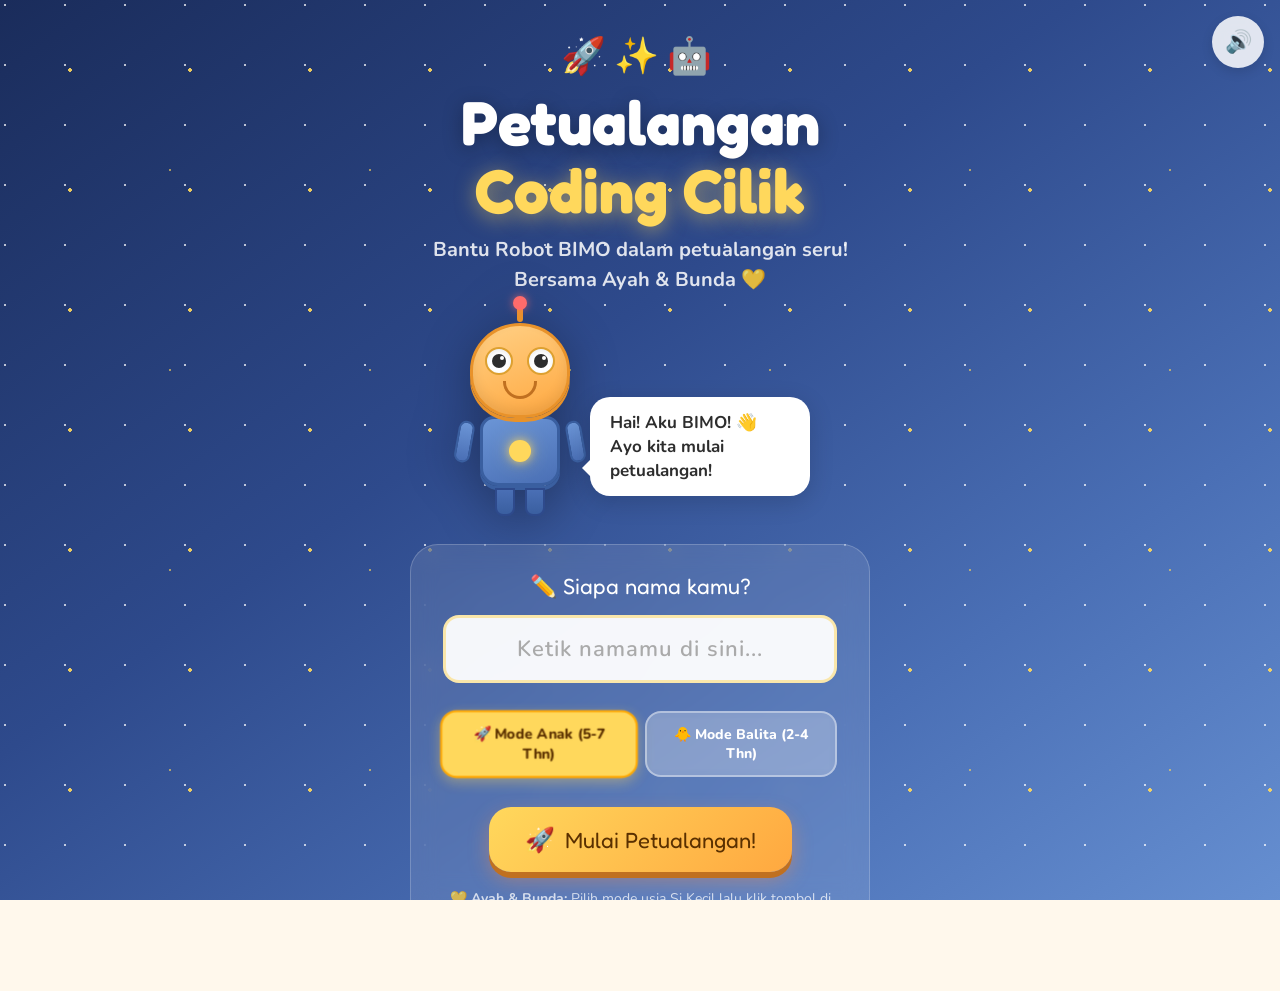
==== commit 5f383cb2: "feat: integrate Early Years Computing Curriculum Mode for Toddlers (2-4 years) with jumbo UI and 5 i" ====
--- a/petualangan-coding-cilik/index.html
+++ b/petualangan-coding-cilik/index.html
@@ -55,11 +55,56 @@
           <div class="name-input-row">
             <input type="text" id="child-name-input" placeholder="Ketik namamu di sini..." maxlength="20" autocomplete="off" aria-label="Nama anak" />
           </div>
-          <button id="btn-start" class="cta-primary pulse-btn" onclick="startAdventure()">
+
+          <div class="mode-selector-row" style="display:flex;gap:10px;width:100%;margin-top:12px">
+            <button id="btn-mode-kids" class="mode-select-btn active" onclick="setAppMode('kids')">
+              🚀 Mode Anak (5-7 Thn)
+            </button>
+            <button id="btn-mode-toddler" class="mode-select-btn" onclick="setAppMode('toddler')">
+              🐥 Mode Balita (2-4 Thn)
+            </button>
+          </div>
+
+          <button id="btn-start" class="cta-primary pulse-btn" style="margin-top:14px" onclick="startAdventure()">
             <span class="btn-icon">🚀</span> Mulai Petualangan!
           </button>
-          <p class="parent-note">💛 <strong>Ayah &amp; Bunda:</strong> Bantu Si Kecil mengetik namanya, lalu klik tombol di atas bersama-sama!</p>
-        </div>
+          <p class="parent-note">💛 <strong>Ayah &amp; Bunda:</strong> Pilih mode usia Si Kecil lalu klik tombol di atas!</p>
+        </div>
+      </div>
+    </div>
+  </div>
+
+  <!-- SCREEN: TODDLER COMPUTING WORLD (2-4 Years) -->
+  <div id="screen-toddler" class="screen">
+    <div class="toddler-world">
+      <div class="toddler-header">
+        <button class="back-btn" onclick="showScreen('screen-welcome')" aria-label="Kembali">
+          🏠 Beranda
+        </button>
+        <h2 class="toddler-title">🐥 Dunia Coding Balita (2-4 Thn)</h2>
+        <div class="map-stars-display">⭐ <span id="toddler-stars">0</span> Bintang</div>
+      </div>
+
+      <div class="toddler-curriculum-tabs">
+        <button class="toddler-tab active" onclick="loadToddlerGame('seq')" id="ttab-seq">
+          🚿 1. Mandiin Bebek (Urutan)
+        </button>
+        <button class="toddler-tab" onclick="loadToddlerGame('decomp')" id="ttab-decomp">
+          🚗 2. Rakit Mobil (Decomposisi)
+        </button>
+        <button class="toddler-tab" onclick="loadToddlerGame('pattern')" id="ttab-pattern">
+          🔴 3. Pola Warna (Pattern)
+        </button>
+        <button class="toddler-tab" onclick="loadToddlerGame('sort')" id="ttab-sort">
+          🍎 4. Buah &amp; Sayur (Sorting)
+        </button>
+        <button class="toddler-tab" onclick="loadToddlerGame('logic')" id="ttab-logic">
+          🐱 5. Beri Makan (Logika)
+        </button>
+      </div>
+
+      <div id="toddler-game-area" class="toddler-game-area">
+        <!-- Interactive Toddler Minigame Injected Here -->
       </div>
     </div>
   </div>
--- a/petualangan-coding-cilik/style.css
+++ b/petualangan-coding-cilik/style.css
@@ -2740,4 +2740,175 @@
   color: #8B0000;
 }
 
-
+/* === TODDLER COMPUTING MODE (2-4 Years) === */
+.mode-select-btn {
+  flex: 1;
+  padding: 12px 14px;
+  background: rgba(255, 255, 255, 0.2);
+  border: 2px solid rgba(255, 255, 255, 0.4);
+  border-radius: 16px;
+  color: white;
+  font-family: var(--font-body);
+  font-size: 14px;
+  font-weight: 800;
+  cursor: pointer;
+  transition: all 0.2s var(--ease-bounce);
+  backdrop-filter: blur(4px);
+}
+
+.mode-select-btn.active {
+  background: var(--sun-yellow);
+  color: #5A3000;
+  border-color: #FFA800;
+  box-shadow: 0 4px 12px rgba(255, 216, 92, 0.4);
+  transform: scale(1.03);
+}
+
+.toddler-world {
+  flex: 1;
+  min-height: 100vh;
+  background: linear-gradient(135deg, #FFF5E4 0%, #FFE3E3 50%, #E3F2FD 100%);
+  display: flex;
+  flex-direction: column;
+  align-items: center;
+  padding: 20px 16px;
+  gap: 16px;
+}
+
+.toddler-header {
+  width: 100%;
+  max-width: 720px;
+  display: flex;
+  align-items: center;
+  justify-content: space-between;
+  gap: 12px;
+  background: white;
+  padding: 14px 20px;
+  border-radius: 24px;
+  box-shadow: 0 6px 20px rgba(0,0,0,0.06);
+}
+
+.toddler-title {
+  font-family: var(--font-display);
+  font-size: 20px;
+  color: #5A3000;
+  text-align: center;
+}
+
+.toddler-curriculum-tabs {
+  display: flex;
+  gap: 10px;
+  overflow-x: auto;
+  width: 100%;
+  max-width: 720px;
+  padding: 6px 2px;
+  scrollbar-width: none;
+}
+.toddler-curriculum-tabs::-webkit-scrollbar { display: none; }
+
+.toddler-tab {
+  white-space: nowrap;
+  background: white;
+  border: 2.5px solid #E0E0E0;
+  border-radius: 20px;
+  padding: 12px 18px;
+  font-family: var(--font-body);
+  font-size: 15px;
+  font-weight: 800;
+  color: var(--text-dark);
+  cursor: pointer;
+  transition: all 0.2s var(--ease-bounce);
+  flex-shrink: 0;
+  box-shadow: 0 3px 8px rgba(0,0,0,0.05);
+}
+
+.toddler-tab:hover {
+  transform: translateY(-2px);
+  border-color: #FF8C42;
+}
+
+.toddler-tab.active {
+  background: linear-gradient(135deg, #FF8C42, #FF6000);
+  color: white;
+  border-color: #FF6000;
+  box-shadow: 0 6px 16px rgba(255, 112, 32, 0.35);
+  transform: scale(1.04);
+}
+
+.toddler-game-area {
+  width: 100%;
+  max-width: 680px;
+  display: flex;
+  flex-direction: column;
+  align-items: center;
+}
+
+.toddler-card {
+  background: white;
+  border-radius: 28px;
+  padding: 28px 24px;
+  width: 100%;
+  display: flex;
+  flex-direction: column;
+  align-items: center;
+  gap: 20px;
+  box-shadow: 0 12px 32px rgba(0,0,0,0.08);
+  animation: result-pop 0.4s var(--ease-bounce);
+}
+
+.toddler-card-title {
+  font-family: var(--font-display);
+  font-size: 26px;
+  color: #2D2D2D;
+  text-align: center;
+}
+
+.toddler-card-subtitle {
+  font-size: 16px;
+  font-weight: 700;
+  color: #666;
+  text-align: center;
+  margin-top: -12px;
+}
+
+.toddler-jumbo-grid {
+  display: grid;
+  grid-template-columns: repeat(auto-fit, minmax(140px, 1fr));
+  gap: 16px;
+  width: 100%;
+}
+
+.toddler-jumbo-btn {
+  background: #FFFBF5;
+  border: 3.5px solid #FFD85C;
+  border-radius: 24px;
+  padding: 20px 16px;
+  display: flex;
+  flex-direction: column;
+  align-items: center;
+  justify-content: center;
+  gap: 8px;
+  cursor: pointer;
+  transition: all 0.25s var(--ease-bounce);
+  box-shadow: 0 6px 16px rgba(0,0,0,0.06);
+  min-height: 110px;
+}
+
+.toddler-jumbo-btn:hover {
+  transform: translateY(-4px) scale(1.05);
+  border-color: #FF8C42;
+  box-shadow: 0 10px 24px rgba(255, 140, 66, 0.25);
+}
+
+.toddler-jumbo-emoji {
+  font-size: 48px;
+}
+
+.toddler-jumbo-label {
+  font-family: var(--font-display);
+  font-size: 18px;
+  color: #2D2D2D;
+}
+
+
+
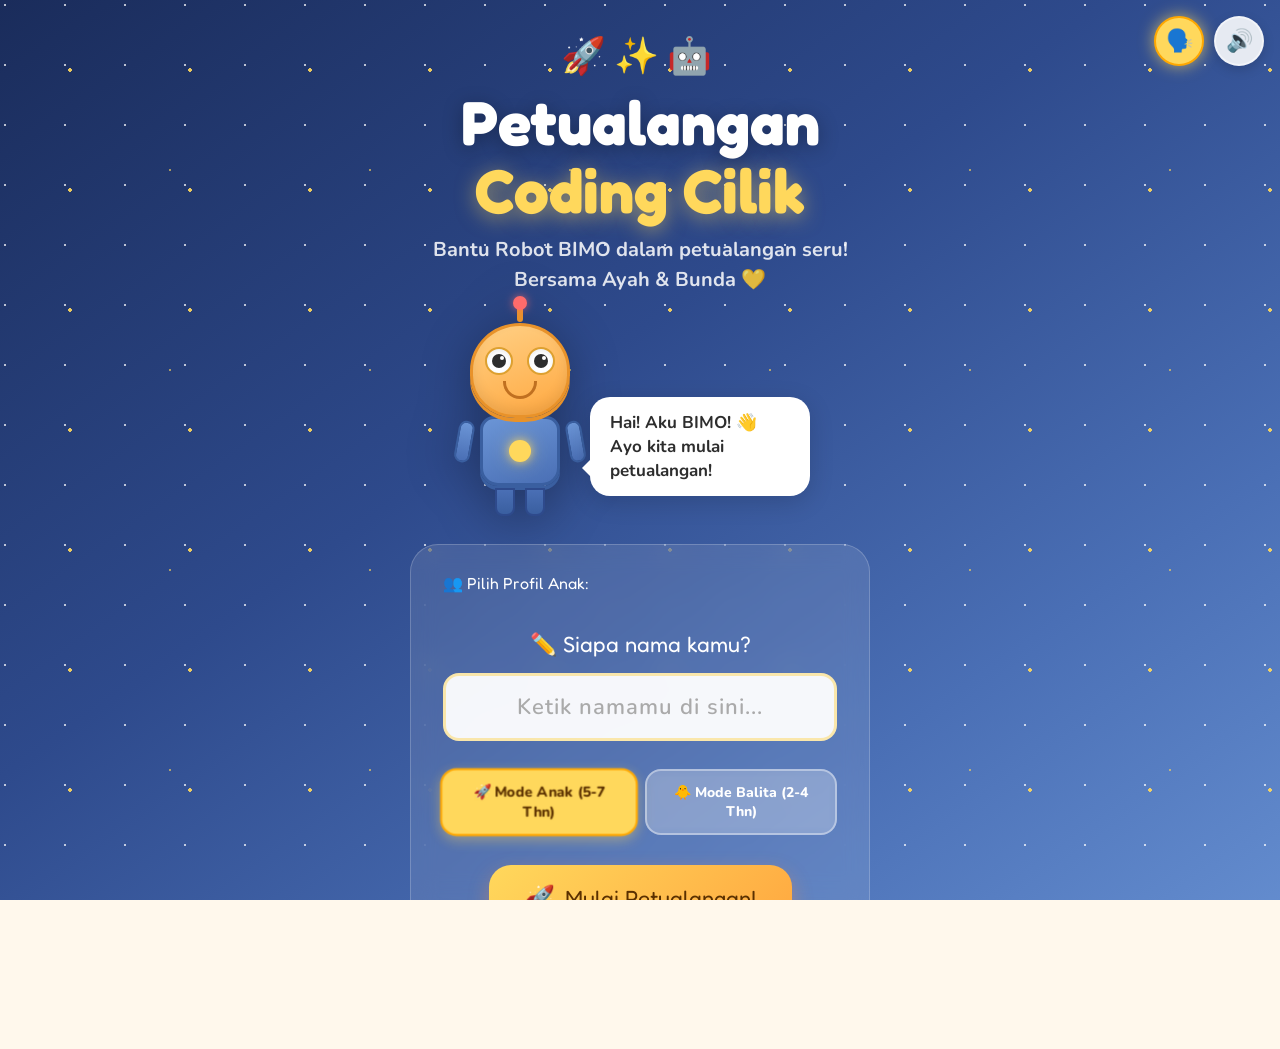
==== commit 3d54799c: "docs & feat: add GLOSSARY, ADR 1-3, SPEC 1, TTS narration, multi-profile switching, and Canvas PNG i" ====
--- a/petualangan-coding-cilik/index.html
+++ b/petualangan-coding-cilik/index.html
@@ -11,8 +11,11 @@
   <link rel="stylesheet" href="style.css" />
 </head>
 <body>
-  <!-- MUTE BUTTON (always visible) -->
-  <button id="btn-mute" class="mute-btn" aria-label="Toggle sound" title="Suara">🔊</button>
+  <!-- TOP FIXED CONTROLS (MUTE & SPEECH) -->
+  <div class="top-controls-bar">
+    <button id="btn-speech" class="mute-btn speech-btn" onclick="toggleSpeech()" aria-label="Toggle Narasi Suara BIMO" title="Narasi Suara BIMO">🗣️</button>
+    <button id="btn-mute" class="mute-btn" aria-label="Toggle sound" title="Suara">🔊</button>
+  </div>
 
   <!-- SCREEN: WELCOME -->
   <div id="screen-welcome" class="screen active">
@@ -51,7 +54,14 @@
           </div>
         </div>
         <div class="name-entry" id="name-entry-block">
-          <p class="name-prompt">✏️ Siapa nama kamu?</p>
+          <div class="profile-selector-container" style="width:100%">
+            <p class="profile-label" style="color:white;font-family:var(--font-display);font-size:16px;margin-bottom:8px">👥 Pilih Profil Anak:</p>
+            <div id="profile-pills-row" class="profile-pills-row" style="display:flex;gap:8px;overflow-x:auto;width:100%;padding-bottom:4px">
+              <!-- Profile pills injected by JS -->
+            </div>
+          </div>
+
+          <p class="name-prompt" style="margin-top:10px">✏️ Siapa nama kamu?</p>
           <div class="name-input-row">
             <input type="text" id="child-name-input" placeholder="Ketik namamu di sini..." maxlength="20" autocomplete="off" aria-label="Nama anak" />
           </div>
@@ -68,7 +78,7 @@
           <button id="btn-start" class="cta-primary pulse-btn" style="margin-top:14px" onclick="startAdventure()">
             <span class="btn-icon">🚀</span> Mulai Petualangan!
           </button>
-          <p class="parent-note">💛 <strong>Ayah &amp; Bunda:</strong> Pilih mode usia Si Kecil lalu klik tombol di atas!</p>
+          <p class="parent-note">💛 <strong>Ayah &amp; Bunda:</strong> Pilih profil &amp; mode usia Si Kecil lalu klik tombol di atas!</p>
         </div>
       </div>
     </div>
@@ -82,29 +92,51 @@
           🏠 Beranda
         </button>
         <h2 class="toddler-title">🐥 Dunia Coding Balita (2-4 Thn)</h2>
-        <div class="map-stars-display">⭐ <span id="toddler-stars">0</span> Bintang</div>
+        <div class="toddler-header-right" style="display:flex;gap:10px;align-items:center">
+          <div class="map-stars-display">⭐ <span id="toddler-stars">0</span> Bintang</div>
+          <button class="sticker-book-btn" onclick="openStickerBook()" aria-label="Buku Stiker BIMO">
+            📖 Buku Stiker (<span id="toddler-sticker-count">0</span>)
+          </button>
+        </div>
       </div>
 
       <div class="toddler-curriculum-tabs">
         <button class="toddler-tab active" onclick="loadToddlerGame('seq')" id="ttab-seq">
-          🚿 1. Mandiin Bebek (Urutan)
+          🚿 1. Urutan (Sequence)
         </button>
         <button class="toddler-tab" onclick="loadToddlerGame('decomp')" id="ttab-decomp">
-          🚗 2. Rakit Mobil (Decomposisi)
+          🚗 2. Dekomposisi
         </button>
         <button class="toddler-tab" onclick="loadToddlerGame('pattern')" id="ttab-pattern">
-          🔴 3. Pola Warna (Pattern)
+          🔴 3. Pola (Pattern)
         </button>
         <button class="toddler-tab" onclick="loadToddlerGame('sort')" id="ttab-sort">
-          🍎 4. Buah &amp; Sayur (Sorting)
+          🍎 4. Pemilahan (Sorting)
         </button>
         <button class="toddler-tab" onclick="loadToddlerGame('logic')" id="ttab-logic">
-          🐱 5. Beri Makan (Logika)
+          🐱 5. Logika (Cause-Effect)
         </button>
       </div>
 
       <div id="toddler-game-area" class="toddler-game-area">
         <!-- Interactive Toddler Minigame Injected Here -->
+      </div>
+    </div>
+  </div>
+
+  <!-- MODAL: BUKU STIKER DIGITAL BIMO -->
+  <div id="modal-sticker-book" class="modal-overlay hidden" onclick="if(event.target===this)closeStickerBook()">
+    <div class="modal-card sticker-modal-card">
+      <div class="modal-header">
+        <h3>📖 Buku Stiker Digital BIMO</h3>
+        <div style="display:flex;gap:8px;align-items:center">
+          <button class="cta-secondary" style="min-height:36px;padding:4px 12px;font-size:13px" onclick="exportStickerBookPNG()">📸 Simpan PNG</button>
+          <button class="close-modal-btn" onclick="closeStickerBook()">✖</button>
+        </div>
+      </div>
+      <p class="sticker-subtext">Kumpulkan 15 stiker komputasi ajaib dari setiap level balita! 🌟</p>
+      <div id="sticker-grid" class="sticker-grid">
+        <!-- Sticker items injected by JS -->
       </div>
     </div>
   </div>
@@ -180,7 +212,8 @@
         </div>
         <div class="cert-footer">
           <button class="cta-primary" onclick="restartAdventure()">🔄 Mulai Lagi</button>
-          <button class="cta-secondary" onclick="printCertificate()">🖨️ Cetak / Simpan</button>
+          <button class="cta-secondary" onclick="exportCertificatePNG()">📸 Unduh Gambar PNG</button>
+          <button class="cta-secondary" onclick="printCertificate()">🖨️ Cetak</button>
           <button class="cta-secondary" onclick="goToMap()">🗺️ Lihat Peta</button>
         </div>
       </div>
--- a/petualangan-coding-cilik/style.css
+++ b/petualangan-coding-cilik/style.css
@@ -70,25 +70,66 @@
 }
 .screen.active { display: flex; flex-direction: column; }
 
-/* === MUTE BUTTON === */
-.mute-btn {
+/* === TOP CONTROLS BAR (MUTE & SPEECH) === */
+.top-controls-bar {
   position: fixed;
   top: 16px;
   right: 16px;
   z-index: 9999;
-  background: rgba(255,255,255,0.85);
-  border: none;
+  display: flex;
+  gap: 10px;
+}
+
+.mute-btn {
+  background: rgba(255,255,255,0.88);
+  border: 2px solid rgba(255,255,255,0.5);
   border-radius: 50%;
-  width: 52px;
-  height: 52px;
+  width: 50px;
+  height: 50px;
   font-size: 22px;
   cursor: pointer;
-  box-shadow: 0 4px 12px rgba(0,0,0,0.12);
-  transition: transform 0.2s var(--ease-bounce), box-shadow 0.2s;
+  box-shadow: 0 4px 12px rgba(0,0,0,0.15);
+  transition: transform 0.2s var(--ease-bounce), box-shadow 0.2s, background 0.2s;
   backdrop-filter: blur(8px);
-}
-.mute-btn:hover { transform: scale(1.12); box-shadow: 0 6px 18px rgba(0,0,0,0.16); }
+  display: flex;
+  align-items: center;
+  justify-content: center;
+}
+.mute-btn:hover { transform: scale(1.12); box-shadow: 0 6px 18px rgba(0,0,0,0.2); }
 .mute-btn:active { transform: scale(0.94); }
+
+.speech-btn.active {
+  background: #FFD85C;
+  border-color: #FFA800;
+  box-shadow: 0 0 16px rgba(255, 216, 92, 0.7);
+}
+
+.profile-pill {
+  background: rgba(255,255,255,0.18);
+  border: 2px solid rgba(255,255,255,0.35);
+  border-radius: 16px;
+  padding: 8px 14px;
+  color: white;
+  font-family: var(--font-body);
+  font-size: 14px;
+  font-weight: 800;
+  cursor: pointer;
+  transition: all 0.2s var(--ease-bounce);
+  white-space: nowrap;
+}
+.profile-pill:hover { background: rgba(255,255,255,0.3); transform: translateY(-2px); }
+.profile-pill.active {
+  background: #5BB8F5;
+  color: white;
+  border-color: white;
+  box-shadow: 0 4px 12px rgba(91, 184, 245, 0.4);
+  transform: scale(1.04);
+}
+.profile-pill-add {
+  background: rgba(255,216,92,0.25);
+  border: 2px dashed #FFD85C;
+  color: #FFD85C;
+}
 
 /* ============================================================
    WELCOME SCREEN
@@ -2910,5 +2951,183 @@
   color: #2D2D2D;
 }
 
-
-
+/* === ENHANCED TODDLER STYLES === */
+.sticker-book-btn {
+  background: linear-gradient(135deg, #FFD85C, #FFA840);
+  color: #5A3000;
+  border: 2px solid #FFA840;
+  border-radius: 16px;
+  padding: 8px 14px;
+  font-family: var(--font-body);
+  font-size: 14px;
+  font-weight: 800;
+  cursor: pointer;
+  box-shadow: 0 4px 10px rgba(255, 168, 64, 0.3);
+  transition: all 0.2s var(--ease-bounce);
+  white-space: nowrap;
+}
+.sticker-book-btn:hover {
+  transform: translateY(-2px) scale(1.05);
+  box-shadow: 0 6px 14px rgba(255, 168, 64, 0.45);
+}
+
+/* MODALS */
+.modal-overlay {
+  position: fixed;
+  inset: 0;
+  background: rgba(26, 44, 91, 0.65);
+  backdrop-filter: blur(8px);
+  z-index: 10000;
+  display: flex;
+  align-items: center;
+  justify-content: center;
+  padding: 20px;
+  animation: fadeIn 0.3s ease-out;
+}
+.modal-overlay.hidden { display: none; }
+
+.modal-card {
+  background: white;
+  border-radius: 28px;
+  padding: 28px;
+  max-width: 580px;
+  width: 100%;
+  box-shadow: 0 20px 50px rgba(0,0,0,0.25);
+  display: flex;
+  flex-direction: column;
+  gap: 16px;
+  animation: result-pop 0.35s var(--ease-bounce);
+}
+
+.modal-header {
+  display: flex;
+  justify-content: space-between;
+  align-items: center;
+}
+.modal-header h3 {
+  font-family: var(--font-display);
+  font-size: 24px;
+  color: #2D2D2D;
+}
+.close-modal-btn {
+  background: #F0F0F0;
+  border: none;
+  border-radius: 50%;
+  width: 36px;
+  height: 36px;
+  font-size: 16px;
+  font-weight: bold;
+  cursor: pointer;
+  transition: all 0.2s;
+}
+.close-modal-btn:hover { background: #FFD85C; transform: scale(1.1); }
+
+.sticker-subtext {
+  font-size: 15px;
+  font-weight: 700;
+  color: #666;
+}
+
+.sticker-grid {
+  display: grid;
+  grid-template-columns: repeat(auto-fill, minmax(100px, 1fr));
+  gap: 14px;
+  max-height: 380px;
+  overflow-y: auto;
+  padding: 6px;
+}
+
+.sticker-item {
+  background: #FFFDF5;
+  border: 2.5px dashed #FFD85C;
+  border-radius: 20px;
+  padding: 14px 10px;
+  display: flex;
+  flex-direction: column;
+  align-items: center;
+  justify-content: center;
+  gap: 6px;
+  text-align: center;
+  transition: all 0.2s var(--ease-bounce);
+}
+.sticker-item.unlocked {
+  background: linear-gradient(135deg, #FFF8EC, #FFEEDD);
+  border: 2.5px solid #FF8C42;
+  box-shadow: 0 6px 16px rgba(255, 140, 66, 0.2);
+  animation: sticker-bounce 2s ease-in-out infinite alternate;
+}
+@keyframes sticker-bounce {
+  from { transform: translateY(0); }
+  to { transform: translateY(-4px); }
+}
+.sticker-item.locked {
+  filter: grayscale(0.9) opacity(0.5);
+  background: #F5F5F5;
+  border-color: #DDD;
+}
+
+.sticker-emoji { font-size: 42px; }
+.sticker-title { font-family: var(--font-display); font-size: 13px; color: #5A3000; }
+
+/* TODDLER LEVEL SWITCHER */
+.toddler-level-switcher {
+  display: flex;
+  gap: 8px;
+  background: #F5F5F5;
+  padding: 6px;
+  border-radius: 20px;
+  width: 100%;
+  justify-content: center;
+}
+.toddler-level-pill {
+  flex: 1;
+  padding: 8px 12px;
+  border: none;
+  border-radius: 14px;
+  font-family: var(--font-body);
+  font-size: 14px;
+  font-weight: 800;
+  color: #666;
+  background: transparent;
+  cursor: pointer;
+  transition: all 0.2s var(--ease-bounce);
+  text-align: center;
+}
+.toddler-level-pill.active {
+  background: white;
+  color: #FF8C42;
+  box-shadow: 0 4px 10px rgba(0,0,0,0.08);
+}
+.toddler-level-pill.done {
+  color: #5CC86A;
+}
+
+/* PARENT CO-PLAY CARD */
+.parent-co-play-card {
+  width: 100%;
+  background: linear-gradient(135deg, #FFFDF0 0%, #FFF5D6 100%);
+  border: 2.5px solid #FFD85C;
+  border-radius: 20px;
+  padding: 14px 18px;
+  display: flex;
+  align-items: center;
+  gap: 14px;
+  box-shadow: 0 4px 14px rgba(255, 216, 92, 0.25);
+}
+.parent-icon { font-size: 32px; flex-shrink: 0; }
+.parent-text-block { display: flex; flex-direction: column; gap: 2px; }
+.parent-title { font-family: var(--font-display); font-size: 14px; color: #8A5800; }
+.parent-prompt { font-size: 14px; font-weight: 700; color: #4A3200; line-height: 1.4; }
+
+/* AUTO HINT PULSE */
+.auto-hint-pulse {
+  animation: hint-glow 1.2s ease-in-out infinite alternate !important;
+  border-color: #FF8C42 !important;
+}
+@keyframes hint-glow {
+  0% { transform: scale(1); box-shadow: 0 0 8px #FF8C42; }
+  100% { transform: scale(1.08); box-shadow: 0 0 24px #FF8C42, 0 0 36px rgba(255,140,66,0.6); }
+}
+
+
+
